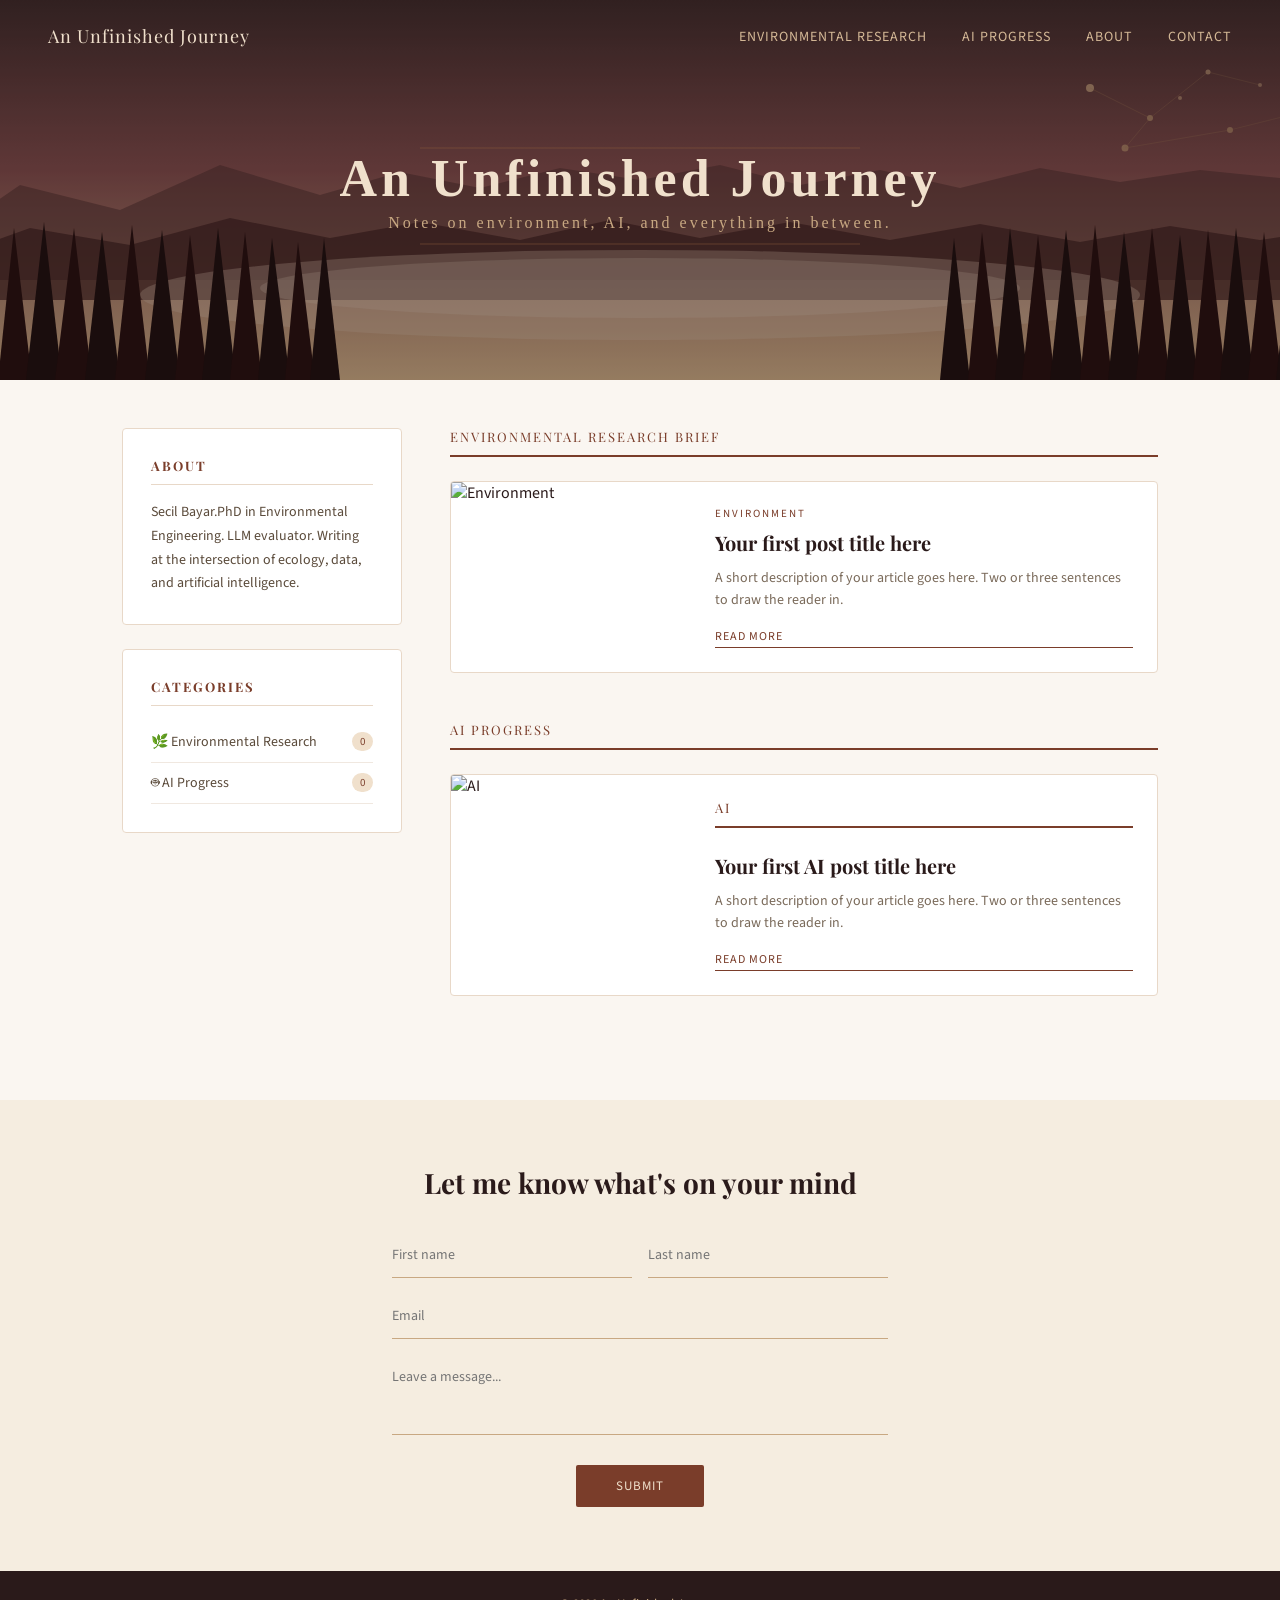
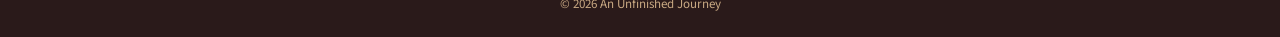
==== index.html @ 99237430 "Update index.html" ====
<!DOCTYPE html>
<html lang="en">
<head>
<meta charset="UTF-8">
<meta name="viewport" content="width=device-width, initial-scale=1.0">
<title>An Unfinished Journey</title>
<link href="https://fonts.googleapis.com/css2?family=Playfair+Display:wght@400;700&family=Source+Sans+3:wght@300;400;600&display=swap" rel="stylesheet">
<style>
* { margin: 0; padding: 0; box-sizing: border-box; }

body {
  font-family: 'Source Sans 3', sans-serif;
  background: #faf6f1;
  color: #2a1a1a;
}

/* NAVBAR */
nav {
  position: absolute;
  top: 0; left: 0; right: 0;
  z-index: 10;
  display: flex;
  justify-content: space-between;
  align-items: center;
  padding: 24px 48px;
}

.nav-logo {
  font-family: 'Playfair Display', serif;
  font-size: 18px;
  color: #f0e0cc;
  letter-spacing: 1px;
}

.nav-links a {
  color: #d4b896;
  text-decoration: none;
  margin-left: 32px;
  font-size: 14px;
  letter-spacing: 1px;
  text-transform: uppercase;
}

.nav-links a:hover { color: #f0e0cc; }

/* HERO */
.hero {
  position: relative;
  width: 100%;
  height: 380px;
  overflow: hidden;
}

.hero svg {
  width: 100%;
  height: 100%;
}

/* MAIN LAYOUT */
.container {
  max-width: 1100px;
  margin: 0 auto;
  padding: 0 32px;
}

.main-layout {
  display: grid;
  grid-template-columns: 280px 1fr;
  gap: 48px;
  padding: 48px 0;
}

/* SIDEBAR */
.sidebar {
  position: sticky;
  top: 32px;
  height: fit-content;
}

.about-box {
  background: #fff;
  border: 1px solid #e8d8c8;
  border-radius: 4px;
  padding: 28px;
  margin-bottom: 24px;
}

.about-box h3 {
  font-family: 'Playfair Display', serif;
  font-size: 13px;
  letter-spacing: 2px;
  text-transform: uppercase;
  color: #7a3d2a;
  margin-bottom: 16px;
  padding-bottom: 10px;
  border-bottom: 1px solid #e8d8c8;
}

.about-box p {
  font-size: 14px;
  line-height: 1.7;
  color: #5a4a3a;
}

.categories-box {
  background: #fff;
  border: 1px solid #e8d8c8;
  border-radius: 4px;
  padding: 28px;
}

.categories-box h3 {
  font-family: 'Playfair Display', serif;
  font-size: 13px;
  letter-spacing: 2px;
  text-transform: uppercase;
  color: #7a3d2a;
  margin-bottom: 16px;
  padding-bottom: 10px;
  border-bottom: 1px solid #e8d8c8;
}

.cat-link {
  display: block;
  padding: 10px 0;
  color: #5a4a3a;
  text-decoration: none;
  font-size: 14px;
  border-bottom: 1px solid #f0e8e0;
}

.cat-link:hover { color: #7a3d2a; }

.cat-link span {
  float: right;
  background: #f0e0cc;
  color: #7a3d2a;
  font-size: 11px;
  padding: 2px 8px;
  border-radius: 10px;
}

/* POSTS */
.section-title {
  font-family: 'Playfair Display', serif;
  font-size: 13px;
  letter-spacing: 2px;
  text-transform: uppercase;
  color: #7a3d2a;
  margin-bottom: 24px;
  padding-bottom: 10px;
  border-bottom: 2px solid #7a3d2a;
}

.post-card {
  display: grid;
  grid-template-columns: 240px 1fr;
  gap: 24px;
  background: #fff;
  border: 1px solid #e8d8c8;
  border-radius: 4px;
  margin-bottom: 24px;
  overflow: hidden;
  transition: box-shadow 0.2s;
}

.post-card:hover {
  box-shadow: 0 4px 20px rgba(122,61,42,0.1);
}

.post-card img {
  width: 100%;
  height: 180px;
  object-fit: cover;
}

.post-card-body {
  padding: 24px 24px 24px 0;
  display: flex;
  flex-direction: column;
  justify-content: center;
}

.post-category {
  font-size: 11px;
  letter-spacing: 2px;
  text-transform: uppercase;
  color: #7a3d2a;
  margin-bottom: 8px;
}

.post-card h2 {
  font-family: 'Playfair Display', serif;
  font-size: 20px;
  font-weight: 700;
  color: #2a1a1a;
  margin-bottom: 10px;
  line-height: 1.4;
}

.post-card p {
  font-size: 14px;
  color: #7a6a5a;
  line-height: 1.6;
  margin-bottom: 16px;
}

.read-more {
  display: inline-block;
  font-size: 12px;
  letter-spacing: 1px;
  text-transform: uppercase;
  color: #7a3d2a;
  text-decoration: none;
  border-bottom: 1px solid #7a3d2a;
  padding-bottom: 2px;
}

/* CONTACT */
.contact-section {
  background: #f5ede0;
  padding: 64px 0;
  margin-top: 32px;
}

.contact-section h2 {
  font-family: 'Playfair Display', serif;
  font-size: 28px;
  text-align: center;
  color: #2a1a1a;
  margin-bottom: 32px;
}

.contact-form {
  max-width: 560px;
  margin: 0 auto;
  padding: 0 32px;
}

.form-row {
  display: grid;
  grid-template-columns: 1fr 1fr;
  gap: 16px;
  margin-bottom: 16px;
}

.contact-form input,
.contact-form textarea {
  width: 100%;
  padding: 12px 0;
  border: none;
  border-bottom: 1px solid #c8a882;
  background: transparent;
  font-family: 'Source Sans 3', sans-serif;
  font-size: 14px;
  color: #2a1a1a;
  outline: none;
}

.contact-form textarea {
  height: 80px;
  resize: none;
  margin-bottom: 24px;
}

.submit-btn {
  display: block;
  margin: 0 auto;
  background: #7a3d2a;
  color: #f0e0cc;
  border: none;
  padding: 12px 40px;
  font-family: 'Source Sans 3', sans-serif;
  font-size: 13px;
  letter-spacing: 1px;
  text-transform: uppercase;
  cursor: pointer;
  border-radius: 2px;
}

.submit-btn:hover { background: #5c2d1a; }

/* FOOTER */
footer {
  background: #2a1a1a;
  color: #c8a882;
  text-align: center;
  padding: 24px;
  font-size: 13px;
}
</style>
</head>
<body>

<!-- HERO -->
<div class="hero">
<nav>
  <div class="nav-logo">An Unfinished Journey</div>
  <div class="nav-links">
    <a href="#environment">Environmental Research</a>
   <a href="#ai">AI Progress</a>
    <a href="#about">About</a>
    <a href="#contact">Contact</a>
  </div>
</nav>
<svg viewBox="0 0 1400 380" xmlns="http://www.w3.org/2000/svg" preserveAspectRatio="xMidYMid slice">
  <defs>
    <linearGradient id="sky" x1="0" y1="0" x2="0" y2="1">
      <stop offset="0%" stop-color="#3a2a2a"/>
      <stop offset="45%" stop-color="#7a4a4a"/>
      <stop offset="100%" stop-color="#c4a882"/>
    </linearGradient>
  </defs>
  <rect width="1400" height="380" fill="url(#sky)"/>
  <polygon points="0,240 80,185 180,210 280,165 380,195 460,172 540,188 620,168 700,180 780,165 860,185 940,170 1020,188 1100,168 1180,182 1260,170 1340,178 1400,172 1400,280 0,280" fill="#4a2e2e" opacity="0.55"/>
  <polygon points="0,260 90,228 190,245 290,218 390,238 480,222 580,240 670,220 760,238 850,222 950,240 1040,224 1140,242 1230,226 1320,240 1400,228 1400,300 0,300" fill="#3a2020" opacity="0.7"/>
  <ellipse cx="700" cy="295" rx="500" ry="45" fill="#c8b4a0" opacity="0.35"/>
  <ellipse cx="700" cy="288" rx="380" ry="30" fill="#d4c4b4" opacity="0.25"/>
  <polygon points="0,380 0,268 22,232 44,380" fill="#1a0f0f"/>
  <polygon points="30,380 44,235 62,380" fill="#1a0f0f"/>
  <polygon points="58,380 74,228 92,380" fill="#220f0f"/>
  <polygon points="86,380 104,222 122,380" fill="#1a0f0f"/>
  <polygon points="115,380 134,228 152,380" fill="#220f0f"/>
  <polygon points="145,380 162,232 180,380" fill="#1a0f0f"/>
  <polygon points="175,380 192,225 210,380" fill="#220f0f"/>
  <polygon points="205,380 222,230 240,380" fill="#1a0f0f"/>
  <polygon points="235,380 250,235 268,380" fill="#220f0f"/>
  <polygon points="262,380 278,228 296,380" fill="#1a0f0f"/>
  <polygon points="290,380 305,232 322,380" fill="#220f0f"/>
  <polygon points="318,380 332,238 350,380" fill="#1a0f0f"/>
  <polygon points="345,380 358,242 375,380" fill="#220f0f"/>
  <polygon points="370,380 384,238 400,380" fill="#1a0f0f"/>
  <polygon points="1000,380 1014,238 1030,380" fill="#1a0f0f"/>
  <polygon points="1028,380 1042,232 1060,380" fill="#220f0f"/>
  <polygon points="1055,380 1070,228 1088,380" fill="#1a0f0f"/>
  <polygon points="1082,380 1098,235 1115,380" fill="#220f0f"/>
  <polygon points="1110,380 1126,230 1144,380" fill="#1a0f0f"/>
  <polygon points="1140,380 1155,225 1172,380" fill="#220f0f"/>
  <polygon points="1168,380 1184,232 1202,380" fill="#1a0f0f"/>
  <polygon points="1196,380 1212,228 1230,380" fill="#220f0f"/>
  <polygon points="1225,380 1240,235 1258,380" fill="#1a0f0f"/>
  <polygon points="1253,380 1268,230 1286,380" fill="#220f0f"/>
  <polygon points="1280,380 1296,228 1314,380" fill="#1a0f0f"/>
  <polygon points="1308,380 1324,232 1342,380" fill="#220f0f"/>
  <polygon points="1336,380 1352,238 1370,380" fill="#1a0f0f"/>
  <polygon points="1362,380 1378,242 1396,380" fill="#220f0f"/>
  <circle cx="1150" cy="88" r="4" fill="#c8a882" opacity="0.7"/>
  <circle cx="1210" cy="118" r="3" fill="#b89870" opacity="0.65"/>
  <circle cx="1268" cy="72" r="2.5" fill="#c8a882" opacity="0.6"/>
  <circle cx="1185" cy="148" r="3.5" fill="#b89870" opacity="0.65"/>
  <circle cx="1240" cy="98" r="2" fill="#c8a882" opacity="0.55"/>
  <circle cx="1290" cy="130" r="3" fill="#b89870" opacity="0.6"/>
  <circle cx="1320" cy="85" r="2" fill="#c8a882" opacity="0.5"/>
  <circle cx="1350" cy="115" r="2.5" fill="#b89870" opacity="0.55"/>
  <line x1="1150" y1="88" x2="1210" y2="118" stroke="#9a7855" stroke-width="0.7" opacity="0.45" fill="none"/>
  <line x1="1210" y1="118" x2="1268" y2="72" stroke="#9a7855" stroke-width="0.7" opacity="0.4" fill="none"/>
  <line x1="1210" y1="118" x2="1185" y2="148" stroke="#9a7855" stroke-width="0.7" opacity="0.45" fill="none"/>
  <line x1="1268" y1="72" x2="1320" y2="85" stroke="#9a7855" stroke-width="0.7" opacity="0.35" fill="none"/>
  <line x1="1185" y1="148" x2="1290" y2="130" stroke="#9a7855" stroke-width="0.7" opacity="0.4" fill="none"/>
  <line x1="1290" y1="130" x2="1350" y2="115" stroke="#9a7855" stroke-width="0.7" opacity="0.35" fill="none"/>
  <rect x="0" y="0" width="1400" height="380" fill="#1a0808" opacity="0.28"/>
  <line x1="480" y1="148" x2="920" y2="148" stroke="#8a5a3a" stroke-width="0.8" opacity="0.65"/>
  <text x="700" y="196" text-anchor="middle" font-family="Georgia, serif" font-size="52" font-weight="700" fill="#f0e0cc" letter-spacing="4">An Unfinished Journey</text>
  <text x="700" y="228" text-anchor="middle" font-family="Georgia, serif" font-size="16" font-weight="400" fill="#c8a882" letter-spacing="3">Notes on environment, AI, and everything in between.</text>
  <line x1="480" y1="244" x2="920" y2="244" stroke="#8a5a3a" stroke-width="0.8" opacity="0.65"/>
</svg>
</div>

<!-- MAIN -->
<div class="container">
<div class="main-layout">

  <!-- SIDEBAR -->
  <aside class="sidebar">
    <div class="about-box" id="about">
      <h3>About</h3>
      <p>Secil Bayar.PhD in Environmental Engineering. LLM evaluator. Writing at the intersection of ecology, data, and artificial intelligence.</p>
    </div>
    <div class="categories-box">
      <h3>Categories</h3>
      <a href="#environment" class="cat-link">🌿 Environmental Research <span>0</span></a>
      <a href="#ai" class="cat-link">🤖 AI Progress <span>0</span></a>
    </div>
  </aside>

  <!-- POSTS -->
  <main>
    <div id="environment">
      <div class="section-title">Environmental Research Brief</div>
      <div class="post-card">
        <img src="https://images.unsplash.com/photo-1501854140801-50d01698950b?w=480&q=80" alt="Environment">
        <div class="post-card-body">
          <div class="post-category">Environment</div>
          <h2>Your first post title here</h2>
          <p>A short description of your article goes here. Two or three sentences to draw the reader in.</p>
          <a href="#" class="read-more">Read More</a>
        </div>
      </div>
    </div>

    <div id="ai" style="margin-top: 48px;">
      <div class="section-title">AI Progress</div>
      <div class="post-card">
        <img src="https://images.unsplash.com/photo-1677442135703-1787eea5ce01?w=480&q=80" alt="AI">
        <div class="post-card-body">
          <div class="section-title">AI</div>
          <h2>Your first AI post title here</h2>
          <p>A short description of your article goes here. Two or three sentences to draw the reader in.</p>
          <a href="#" class="read-more">Read More</a>
        </div>
      </div>
    </div>
  </main>

</div>
</div>

<!-- CONTACT -->
<div class="contact-section" id="contact">
  <div class="container">
    <h2>Let me know what's on your mind</h2>
    <div class="contact-form">
      <div class="form-row">
        <input type="text" placeholder="First name">
        <input type="text" placeholder="Last name">
      </div>
      <input type="email" placeholder="Email" style="width:100%;margin-bottom:16px;">
      <textarea placeholder="Leave a message..."></textarea>
      <button class="submit-btn">Submit</button>
    </div>
  </div>
</div>

<footer>
  © 2026 An Unfinished Journey
</footer>

</body>
</html>
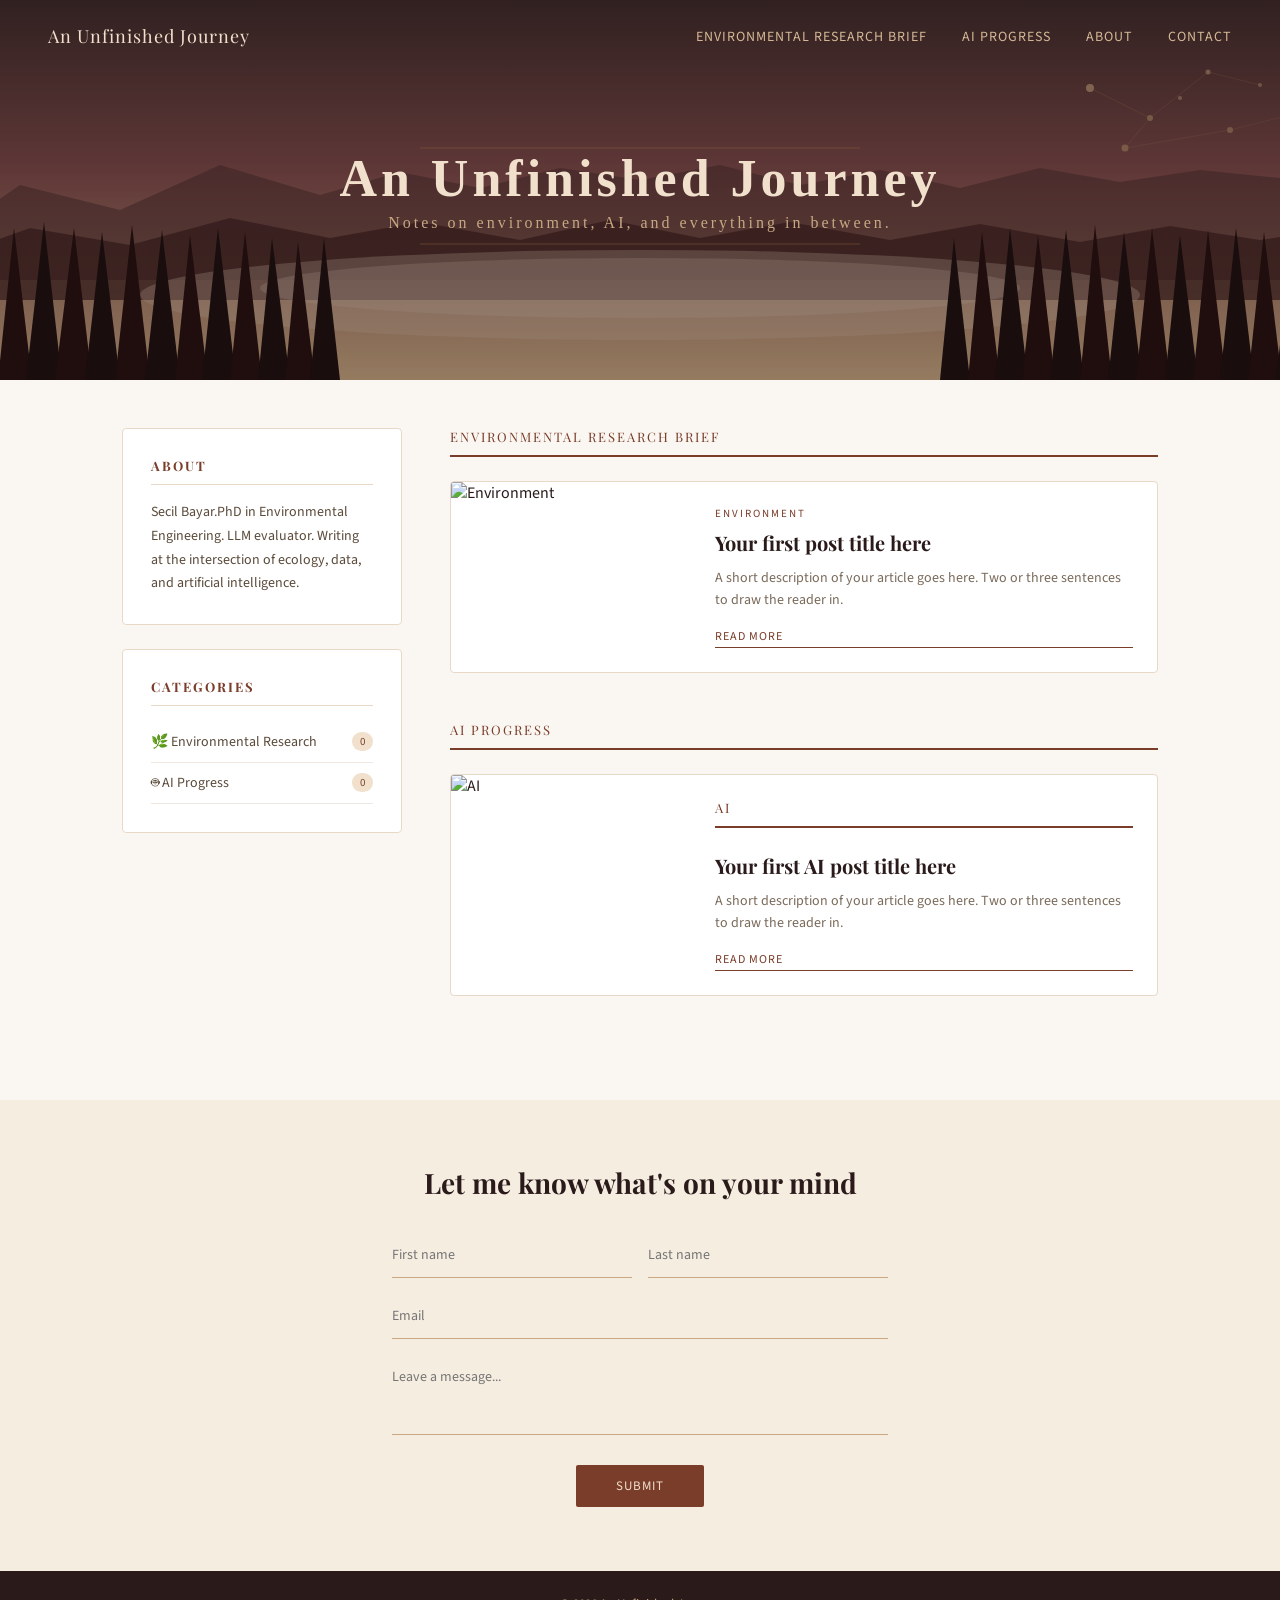
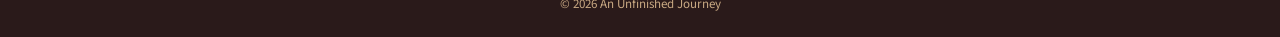
==== commit 44c363d2: "Update index.html" ====
--- a/index.html
+++ b/index.html
@@ -297,7 +297,7 @@
 <nav>
   <div class="nav-logo">An Unfinished Journey</div>
   <div class="nav-links">
-    <a href="#environment">Environmental Research</a>
+    <a href="#environment">Environmental Research Brief</a>
    <a href="#ai">AI Progress</a>
     <a href="#about">About</a>
     <a href="#contact">Contact</a>
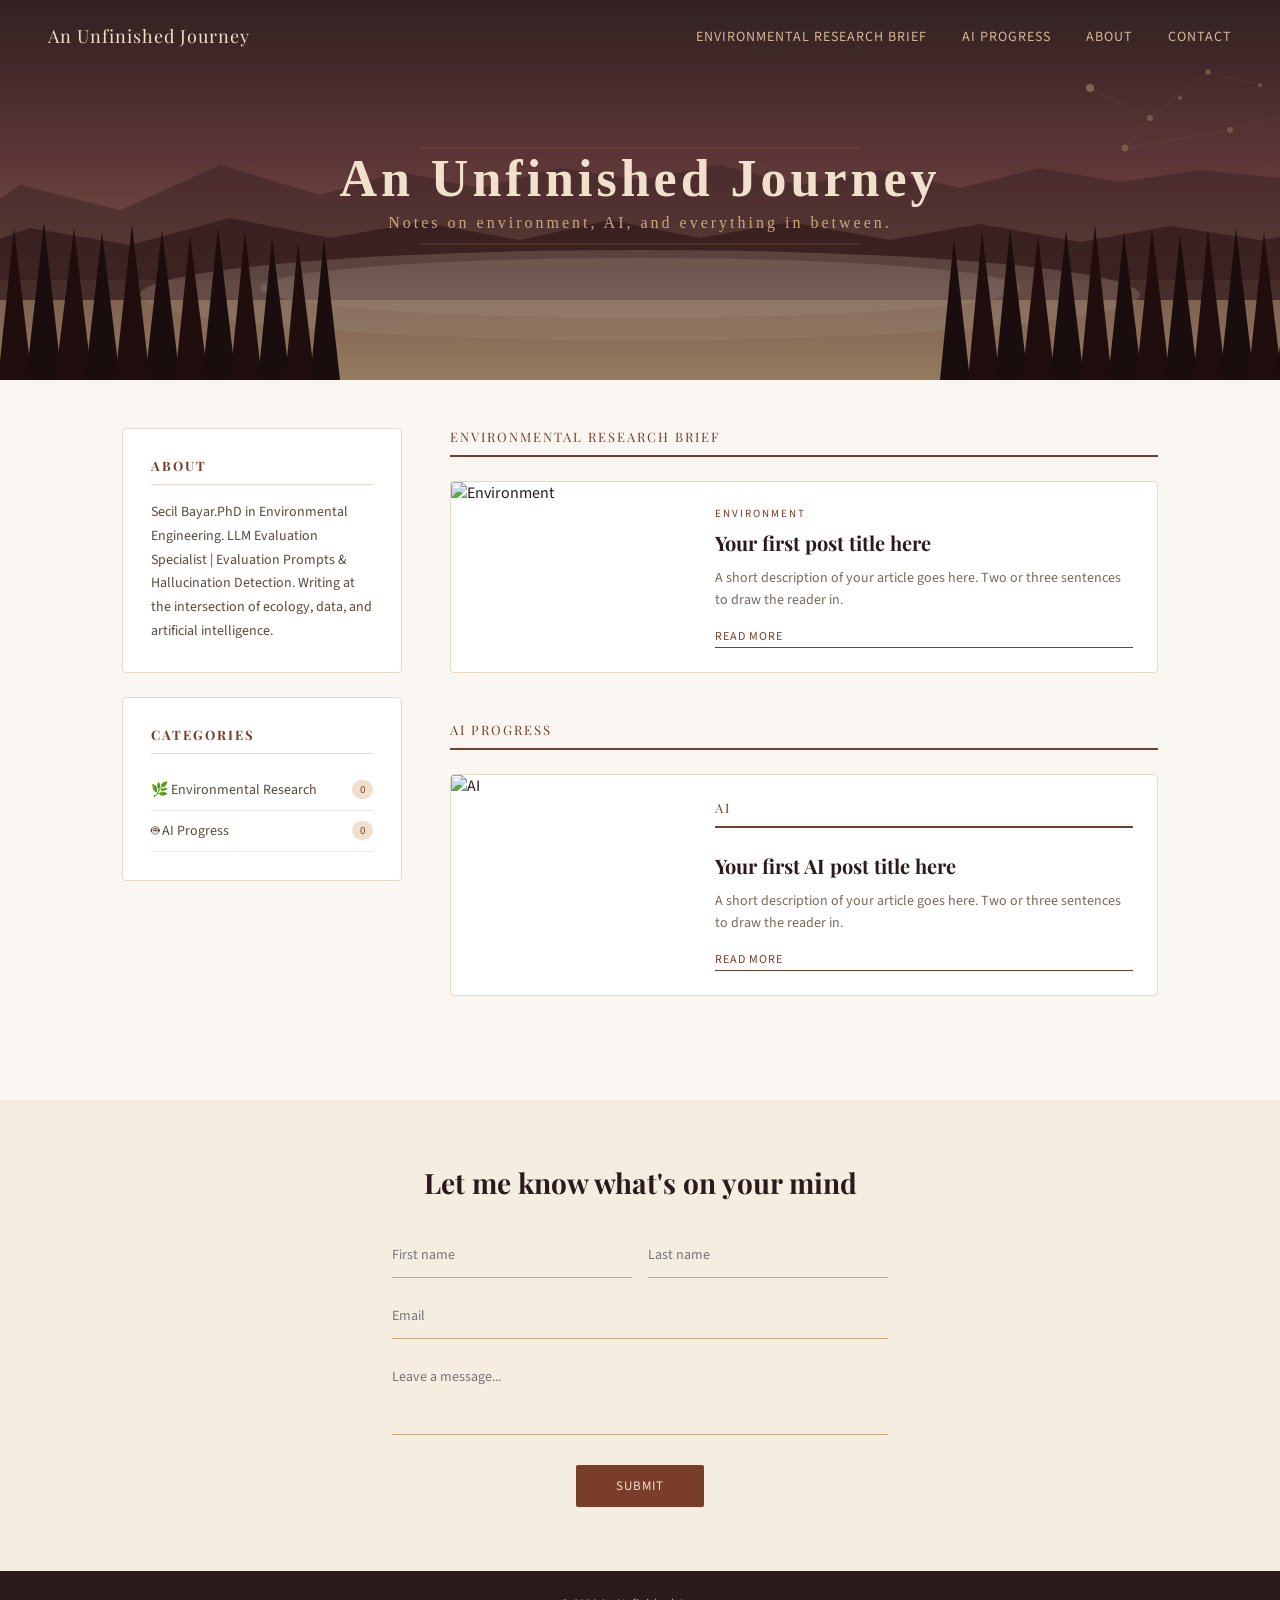
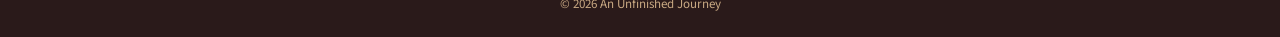
==== commit 2e524f69: "Update index.html" ====
--- a/index.html
+++ b/index.html
@@ -374,7 +374,7 @@
   <aside class="sidebar">
     <div class="about-box" id="about">
       <h3>About</h3>
-      <p>Secil Bayar.PhD in Environmental Engineering. LLM evaluator. Writing at the intersection of ecology, data, and artificial intelligence.</p>
+      <p>Secil Bayar.PhD in Environmental Engineering. LLM Evaluation Specialist | Evaluation Prompts & Hallucination Detection. Writing at the intersection of ecology, data, and artificial intelligence.</p>
     </div>
     <div class="categories-box">
       <h3>Categories</h3>
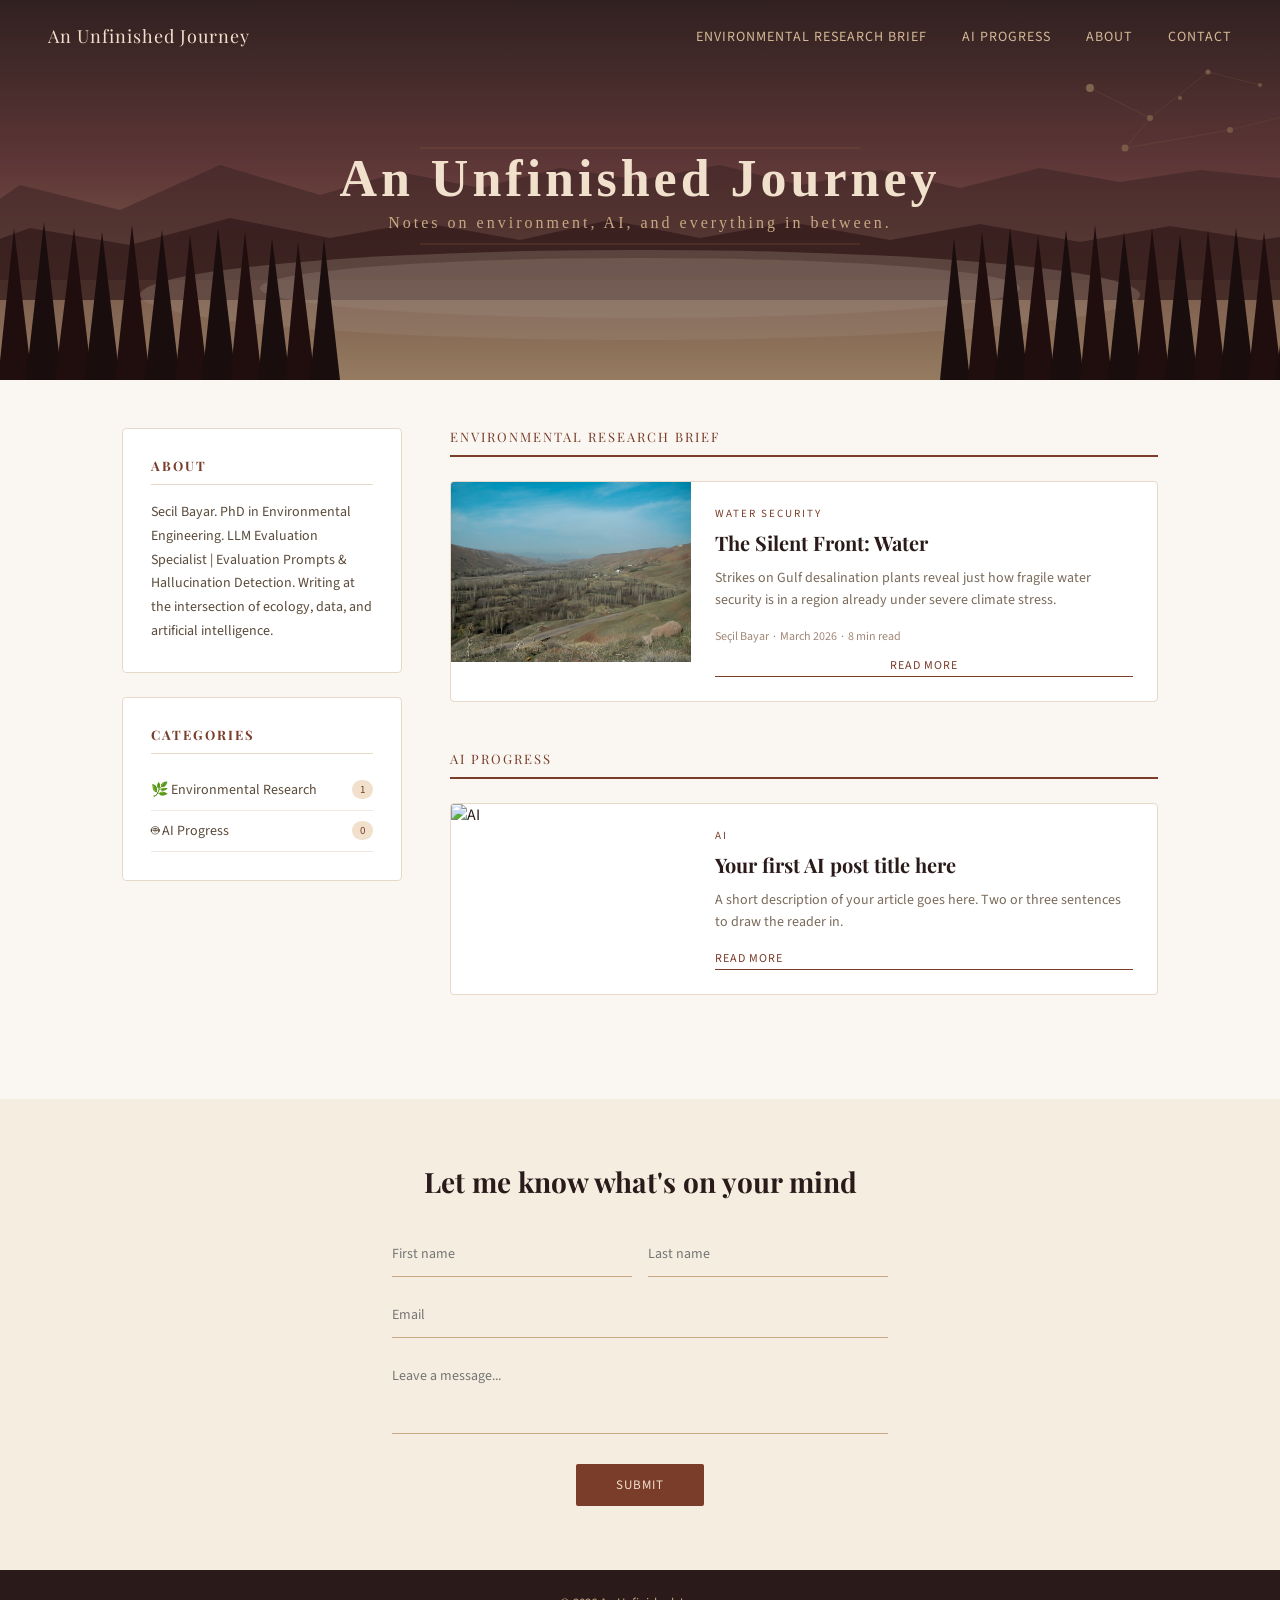
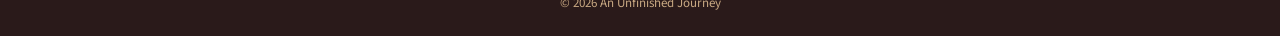
==== commit 545c925d: "Update index.html" ====
--- a/index.html
+++ b/index.html
@@ -14,7 +14,6 @@
   color: #2a1a1a;
 }
 
-/* NAVBAR */
 nav {
   position: absolute;
   top: 0; left: 0; right: 0;
@@ -43,7 +42,6 @@
 
 .nav-links a:hover { color: #f0e0cc; }
 
-/* HERO */
 .hero {
   position: relative;
   width: 100%;
@@ -56,7 +54,6 @@
   height: 100%;
 }
 
-/* MAIN LAYOUT */
 .container {
   max-width: 1100px;
   margin: 0 auto;
@@ -70,7 +67,6 @@
   padding: 48px 0;
 }
 
-/* SIDEBAR */
 .sidebar {
   position: sticky;
   top: 32px;
@@ -140,7 +136,6 @@
   border-radius: 10px;
 }
 
-/* POSTS */
 .section-title {
   font-family: 'Playfair Display', serif;
   font-size: 13px;
@@ -205,6 +200,12 @@
   margin-bottom: 16px;
 }
 
+.post-meta {
+  font-size: 12px;
+  color: #a08878;
+  margin-bottom: 12px;
+}
+
 .read-more {
   display: inline-block;
   font-size: 12px;
@@ -214,6 +215,152 @@
   text-decoration: none;
   border-bottom: 1px solid #7a3d2a;
   padding-bottom: 2px;
+  cursor: pointer;
+  background: none;
+  border-left: none;
+  border-right: none;
+  border-top: none;
+  font-family: 'Source Sans 3', sans-serif;
+}
+
+/* ARTICLE CONTENT */
+.article-full {
+  display: none;
+  padding: 32px;
+  border-top: 1px solid #e8d8c8;
+  grid-column: 1 / -1;
+}
+
+.article-full.open { display: block; }
+
+.article-full h2 {
+  font-family: 'Playfair Display', serif;
+  font-size: 18px;
+  color: #2a1a1a;
+  margin: 28px 0 12px;
+}
+
+.article-full h2:first-child { margin-top: 0; }
+
+.article-full p {
+  font-size: 15px;
+  line-height: 1.85;
+  color: #3a2a2a;
+  margin-bottom: 16px;
+}
+
+.article-full .map-wrap {
+  margin: 24px 0;
+  border-radius: 8px;
+  overflow: hidden;
+  border: 1px solid #e8d8c8;
+}
+
+.article-full .references {
+  background: #faf6f1;
+  border-radius: 6px;
+  padding: 20px 24px;
+  margin-top: 24px;
+}
+
+.article-full .references h3 {
+  font-size: 11px;
+  font-weight: 700;
+  letter-spacing: 2px;
+  text-transform: uppercase;
+  color: #7a3d2a;
+  margin-bottom: 12px;
+}
+
+.article-full .references ol {
+  padding-left: 18px;
+}
+
+.article-full .references li {
+  font-size: 13px;
+  color: #7a6a5a;
+  line-height: 1.7;
+  margin-bottom: 4px;
+}
+
+.article-full .comment-section {
+  margin-top: 32px;
+  padding-top: 28px;
+  border-top: 1px solid #e8d8c8;
+}
+
+.article-full .comment-section h3 {
+  font-family: 'Playfair Display', serif;
+  font-size: 16px;
+  color: #2a1a1a;
+  margin-bottom: 20px;
+}
+
+.comment-form {
+  display: flex;
+  flex-direction: column;
+  gap: 12px;
+  margin-bottom: 28px;
+}
+
+.comment-form input,
+.comment-form textarea {
+  padding: 10px 0;
+  border: none;
+  border-bottom: 1px solid #c8a882;
+  background: transparent;
+  font-family: 'Source Sans 3', sans-serif;
+  font-size: 14px;
+  color: #2a1a1a;
+  outline: none;
+}
+
+.comment-form textarea {
+  height: 80px;
+  resize: vertical;
+}
+
+.comment-submit {
+  align-self: flex-start;
+  background: #7a3d2a;
+  color: #f0e0cc;
+  border: none;
+  padding: 10px 28px;
+  font-family: 'Source Sans 3', sans-serif;
+  font-size: 12px;
+  letter-spacing: 1px;
+  text-transform: uppercase;
+  cursor: pointer;
+  border-radius: 2px;
+}
+
+.comment-submit:hover { background: #5c2d1a; }
+
+.comment-item {
+  background: #fff;
+  border: 1px solid #e8d8c8;
+  border-radius: 4px;
+  padding: 16px 20px;
+  margin-bottom: 12px;
+}
+
+.comment-item-name {
+  font-size: 13px;
+  font-weight: 600;
+  color: #7a3d2a;
+  margin-bottom: 4px;
+}
+
+.comment-item-text {
+  font-size: 14px;
+  color: #3a2a2a;
+  line-height: 1.6;
+}
+
+.comment-item-date {
+  font-size: 11px;
+  color: #a08878;
+  margin-top: 6px;
 }
 
 /* CONTACT */
@@ -280,7 +427,6 @@
 
 .submit-btn:hover { background: #5c2d1a; }
 
-/* FOOTER */
 footer {
   background: #2a1a1a;
   color: #c8a882;
@@ -298,7 +444,7 @@
   <div class="nav-logo">An Unfinished Journey</div>
   <div class="nav-links">
     <a href="#environment">Environmental Research Brief</a>
-   <a href="#ai">AI Progress</a>
+    <a href="#ai">AI Progress</a>
     <a href="#about">About</a>
     <a href="#contact">Contact</a>
   </div>
@@ -374,11 +520,11 @@
   <aside class="sidebar">
     <div class="about-box" id="about">
       <h3>About</h3>
-      <p>Secil Bayar.PhD in Environmental Engineering. LLM Evaluation Specialist | Evaluation Prompts & Hallucination Detection. Writing at the intersection of ecology, data, and artificial intelligence.</p>
+      <p>Secil Bayar. PhD in Environmental Engineering. LLM Evaluation Specialist | Evaluation Prompts & Hallucination Detection. Writing at the intersection of ecology, data, and artificial intelligence.</p>
     </div>
     <div class="categories-box">
       <h3>Categories</h3>
-      <a href="#environment" class="cat-link">🌿 Environmental Research <span>0</span></a>
+      <a href="#environment" class="cat-link">🌿 Environmental Research <span>1</span></a>
       <a href="#ai" class="cat-link">🤖 AI Progress <span>0</span></a>
     </div>
   </aside>
@@ -387,13 +533,124 @@
   <main>
     <div id="environment">
       <div class="section-title">Environmental Research Brief</div>
-      <div class="post-card">
-        <img src="https://images.unsplash.com/photo-1501854140801-50d01698950b?w=480&q=80" alt="Environment">
-        <div class="post-card-body">
-          <div class="post-category">Environment</div>
-          <h2>Your first post title here</h2>
-          <p>A short description of your article goes here. Two or three sentences to draw the reader in.</p>
-          <a href="#" class="read-more">Read More</a>
+      <div class="post-card" style="display:block;">
+        <div style="display:grid; grid-template-columns:240px 1fr; gap:24px;">
+          <img src="water.jpg" alt="Northern Iran valley — water scarcity in the Middle East">
+          <div class="post-card-body">
+            <div class="post-category">Water Security</div>
+            <h2>The Silent Front: Water</h2>
+            <p>Strikes on Gulf desalination plants reveal just how fragile water security is in a region already under severe climate stress.</p>
+            <div class="post-meta">Seçil Bayar &nbsp;·&nbsp; March 2026 &nbsp;·&nbsp; 8 min read</div>
+            <button class="read-more" onclick="toggleArticle()">Read More</button>
+          </div>
+        </div>
+
+        <div class="article-full" id="article-main">
+
+          <h2>The Gulf's Paradox</h2>
+          <p>March 2026. As conflicts escalated across the Middle East, the world's eyes turned to missiles and fighter jets. But on the quieter front of this war, there was a very different target: water.</p>
+          <p>The Gulf region sits on some of the world's most enormous oil and gas reserves — wealth that shapes the global economy. Yet beneath that same surface lies an equally serious absence: fresh water. The world's richest oil nations are, at the same time, among its most water-scarce.</p>
+
+          <h2>Water Scarcity</h2>
+          <p>Annual rainfall across the Gulf averages between 70 and 130 millimeters — and in some areas, it barely rains at all. According to NASA, the Middle East has been experiencing its worst drought in 900 years since 1998. Seven of the world's ten most water-stressed countries are in this region, where annual water withdrawals reach up to eight times the available renewable supply. The UN World Water Development Report 2024 found that 83% of the region's population lives under extremely high water stress. Bahrain, Kuwait, Oman, and Qatar rank among the most critical cases.</p>
+
+          <h2>Desalination: A Vital Solution, a Fragile System</h2>
+          <p>Faced with these conditions, Gulf states have been turning to desalination — converting seawater into drinking water — since 1938. Today, 90% of Kuwait's drinking water, 86% of Oman's, and 70% of Saudi Arabia's comes from these plants. The Gulf alone accounts for roughly 40% of the world's desalinated water, with over 400 facilities operating along its coastline. But the system is deeply fragile: entire cities depend on just a handful of large plants. Most of them run alongside power stations — meaning an attack on the energy grid can knock out water production just as quickly. This vulnerability isn't new. During the 1990–1991 Gulf War, Iraqi forces deliberately destroyed much of Kuwait's desalination capacity. That precedent has come back into sharp focus.</p>
+
+          <h2>Attacks: A Region Under Threat</h2>
+          <p>The March 2026 conflict struck water infrastructure directly. The US launched missiles from the Jufair base in Bahrain, hitting a desalination plant on Iran's Qeshm Island at the entrance to the Strait of Hormuz. According to Iran's Foreign Ministry, the strike disrupted water supply to 30 villages, forcing thousands to turn to unsafe water sources and significantly raising the risk of waterborne illness in the area. Kaveh Madani, Director of the UN University's Institute for Water, Environment and Health, called the attack "a wake-up call for the region."</p>
+          <p>But Qeshm was not the only target. In the same period, Iran was reported to have damaged a desalination plant in Bahrain with a drone. Missile debris landed near a power and water complex in Fujairah, UAE. A strike on Dubai's Jebel Ali port came dangerously close to the city's 43 desalination units, which produce over 600 million cubic meters of water annually. And in Kuwait, debris from an intercepted drone caused a fire at the Doha West Power and Water Station.</p>
+          <p>Analysts point out that none of this is coincidental: water facilities are fixed, coastal, high-value targets — strategically hard to resist. With Iran reportedly capable of producing around 10,000 drones per month, the scale of the threat becomes even clearer.</p>
+          <p>These attacks also raise serious questions under international law. The Geneva Conventions explicitly prohibit attacks on water facilities essential to civilian survival.</p>
+
+          <div class="map-wrap">
+            <svg width="100%" viewBox="0 0 960 700" style="font-family:sans-serif;display:block;">
+              <rect x="3" y="3" width="954" height="694" rx="10" fill="none" stroke="#7a3d2a" stroke-width="1.5"/>
+              <text x="480" y="32" text-anchor="middle" fill="#2a1a1a" font-size="14" font-weight="700">March 2026 — Water Infrastructure Under Attack</text>
+              <text x="480" y="50" text-anchor="middle" fill="#7a6a5a" font-size="11">Five critical sites threatened across the Gulf region</text>
+              <ellipse cx="480" cy="340" rx="205" ry="88" fill="#b8d4e8"/>
+              <ellipse cx="668" cy="306" rx="58" ry="28" fill="#8fb8d4"/>
+              <path d="M215,215 Q288,190 365,198 Q442,205 512,193 Q574,184 632,206 Q679,222 699,260 Q687,281 664,291 Q631,285 598,291 Q564,297 540,308 Q518,318 495,322 Q470,320 445,314 Q419,310 393,307 Q362,304 331,307 Q308,311 285,315 Q263,318 240,310 Q218,297 204,281 Q190,262 215,237Z" fill="#e8f0d8" stroke="#c4bfb0" stroke-width="0.8"/>
+              <path d="M192,358 Q235,344 278,338 Q322,333 366,335 Q410,336 453,335 Q496,333 536,330 Q572,327 603,324 Q634,321 654,327 Q665,344 658,366 Q641,388 606,398 Q562,408 517,412 Q463,415 407,416 Q351,417 298,415 Q252,408 219,397 Q188,385 177,369Z" fill="#f5e6d0" stroke="#c4bfb0" stroke-width="0.8"/>
+              <ellipse cx="326" cy="338" rx="18" ry="12" fill="#f0d8e0" stroke="#c4bfb0" stroke-width="0.8"/>
+              <path d="M180,296 Q194,283 210,287 Q221,295 224,311 Q222,331 211,344 Q200,354 188,356 Q175,351 172,333 Q169,314 180,296Z" fill="#e8ddf5" stroke="#c4bfb0" stroke-width="0.8"/>
+              <path d="M632,206 Q666,210 699,224 Q727,237 748,255 Q764,270 767,290 Q764,310 752,322 Q737,333 716,337 Q694,340 674,335 Q655,330 639,321 Q622,311 610,302 Q599,294 595,288 Q602,281 616,275 Q632,268 645,259 Q660,247 668,233 Q657,217 635,210 Q633,207 632,206Z" fill="#d8eee0" stroke="#c4bfb0" stroke-width="0.8"/>
+              <text x="438" y="244" text-anchor="middle" fill="#6b7a85" font-size="11" font-style="italic">IRAN</text>
+              <text x="422" y="382" text-anchor="middle" fill="#6b7a85" font-size="10" font-style="italic">SAUDI ARABIA</text>
+              <text x="196" y="324" text-anchor="middle" fill="#6b7a85" font-size="9" font-style="italic">KWT</text>
+              <text x="700" y="268" text-anchor="middle" fill="#6b7a85" font-size="9" font-style="italic">UAE</text>
+              <text x="326" y="340" text-anchor="middle" fill="#6b7a85" font-size="8">BHR</text>
+              <text x="554" y="294" text-anchor="middle" fill="#4a6878" font-size="9" font-style="italic">Strait of Hormuz</text>
+              <text x="420" y="318" text-anchor="middle" fill="#4a6878" font-size="9" font-style="italic">The Gulf</text>
+              <line x1="572" y1="268" x2="80" y2="100" stroke="#c0392b" stroke-width="1" stroke-dasharray="5 3"/>
+              <line x1="315" y1="334" x2="80" y2="230" stroke="#c0392b" stroke-width="1" stroke-dasharray="5 3"/>
+              <line x1="695" y1="232" x2="790" y2="110" stroke="#e67e22" stroke-width="1" stroke-dasharray="5 3"/>
+              <line x1="685" y1="318" x2="790" y2="460" stroke="#e67e22" stroke-width="1" stroke-dasharray="5 3"/>
+              <line x1="188" y1="340" x2="80" y2="490" stroke="#e67e22" stroke-width="1" stroke-dasharray="5 3"/>
+              <rect x="20" y="65" width="178" height="44" rx="5" fill="#2a1a1a"/>
+              <text x="30" y="82" fill="white" font-size="11" font-weight="500">Qeshm Island — Iran</text>
+              <text x="30" y="98" fill="#c8a882" font-size="10">US airstrike · 30 villages</text>
+              <rect x="20" y="198" width="178" height="44" rx="5" fill="#2a1a1a"/>
+              <text x="30" y="215" fill="white" font-size="11" font-weight="500">Bahrain Desalination Plant</text>
+              <text x="30" y="231" fill="#c8a882" font-size="10">Iranian drone strike</text>
+              <rect x="762" y="78" width="178" height="44" rx="5" fill="#2a1a1a"/>
+              <text x="772" y="95" fill="white" font-size="11" font-weight="500">Fujairah F1 — UAE</text>
+              <text x="772" y="111" fill="#f0c070" font-size="10">Missile debris nearby</text>
+              <rect x="762" y="430" width="168" height="44" rx="5" fill="#2a1a1a"/>
+              <text x="772" y="447" fill="white" font-size="11" font-weight="500">Jebel Ali — Dubai</text>
+              <text x="772" y="463" fill="#f0c070" font-size="10">Strike dangerously close</text>
+              <rect x="20" y="460" width="178" height="44" rx="5" fill="#2a1a1a"/>
+              <text x="30" y="477" fill="white" font-size="11" font-weight="500">Doha West — Kuwait</text>
+              <text x="30" y="493" fill="#f0c070" font-size="10">Drone debris caused fire</text>
+              <circle cx="580" cy="272" r="9" fill="#c0392b" stroke="white" stroke-width="2"/>
+              <text x="580" y="276" text-anchor="middle" fill="white" font-size="10" font-weight="500">1</text>
+              <circle cx="326" cy="338" r="9" fill="#c0392b" stroke="white" stroke-width="2"/>
+              <text x="326" y="342" text-anchor="middle" fill="white" font-size="10" font-weight="500">2</text>
+              <circle cx="700" cy="226" r="9" fill="#e67e22" stroke="white" stroke-width="2"/>
+              <text x="700" y="230" text-anchor="middle" fill="white" font-size="10" font-weight="500">3</text>
+              <circle cx="690" cy="335" r="9" fill="#e67e22" stroke="white" stroke-width="2"/>
+              <text x="690" y="339" text-anchor="middle" fill="white" font-size="10" font-weight="500">4</text>
+              <circle cx="196" cy="334" r="9" fill="#e67e22" stroke="white" stroke-width="2"/>
+              <text x="196" y="338" text-anchor="middle" fill="white" font-size="10" font-weight="500">5</text>
+              <rect x="380" y="590" width="200" height="64" rx="6" fill="#2a1a1a"/>
+              <circle cx="400" cy="609" r="7" fill="#c0392b" stroke="white" stroke-width="1.5"/>
+              <text x="414" y="613" fill="white" font-size="11">Direct damage</text>
+              <circle cx="400" cy="635" r="7" fill="#e67e22" stroke="white" stroke-width="1.5"/>
+              <text x="414" y="639" fill="white" font-size="11">Near miss</text>
+            </svg>
+          </div>
+
+          <h2>Regional and Global Implications</h2>
+          <p>The impact of these strikes extends well beyond the region. Iran's closure of the Strait of Hormuz disrupted roughly 20% of global oil trade, forcing tankers to reroute around Africa. Since about a third of the world's fertilizer trade also passes through the strait, global food prices have come under significant pressure. Experts warn that the real crisis may still be coming — in the form of acute water shortages over the months ahead. Ed Cullinane of Global Water Intelligence puts it plainly: with ongoing strikes, an economic crisis, and a serious water shortage all converging, it is hard to even imagine how this summer will unfold.</p>
+
+          <div class="references">
+            <h3>References</h3>
+            <ol>
+              <li>UN World Water Development Report, 2024</li>
+              <li>NASA Jet Propulsion Laboratory — Middle East Drought Study, 2022</li>
+              <li>World Resources Institute — Aqueduct Water Risk Atlas, 2023</li>
+              <li>Global Water Intelligence — Gulf Desalination Report</li>
+              <li>Baker Institute / Rice University — GCC Water Security Analysis</li>
+              <li>CSIS — Water and Conflict in the Middle East</li>
+              <li>Pacific Institute — Water Conflict Chronology, 2023</li>
+              <li>UN University Institute for Water, Environment and Health — Kaveh Madani, 2026</li>
+              <li>Sembcorp Industries — Fujairah F1 Statement, March 2026</li>
+              <li>Geneva Conventions Additional Protocol I, Article 54 — ICRC</li>
+              <li>ScienceDirect — Desalination and Climate Change, 2025</li>
+              <li>Peter Gleick — Water as a Weapon of War, Springer, 2019</li>
+            </ol>
+          </div>
+
+          <div class="comment-section">
+            <h3>Comments</h3>
+            <div class="comment-form">
+              <input type="text" id="comment-name" placeholder="Your name">
+              <textarea id="comment-text" placeholder="Write your comment..."></textarea>
+              <button class="comment-submit" onclick="submitComment()">Submit</button>
+            </div>
+            <div id="comments-list"></div>
+          </div>
+
         </div>
       </div>
     </div>
@@ -403,7 +660,7 @@
       <div class="post-card">
         <img src="https://images.unsplash.com/photo-1677442135703-1787eea5ce01?w=480&q=80" alt="AI">
         <div class="post-card-body">
-          <div class="section-title">AI</div>
+          <div class="post-category">AI</div>
           <h2>Your first AI post title here</h2>
           <p>A short description of your article goes here. Two or three sentences to draw the reader in.</p>
           <a href="#" class="read-more">Read More</a>
@@ -435,5 +692,29 @@
   © 2026 An Unfinished Journey
 </footer>
 
+<script>
+function toggleArticle() {
+  var content = document.getElementById('article-main');
+  var btn = document.querySelector('.read-more');
+  var open = content.classList.toggle('open');
+  btn.textContent = open ? 'Close ↑' : 'Read More';
+}
+
+function submitComment() {
+  var name = document.getElementById('comment-name').value.trim();
+  var text = document.getElementById('comment-text').value.trim();
+  if (!name || !text) return;
+  var list = document.getElementById('comments-list');
+  var now = new Date();
+  var dateStr = now.toLocaleDateString('en-US', {year:'numeric', month:'long', day:'numeric'});
+  var item = document.createElement('div');
+  item.className = 'comment-item';
+  item.innerHTML = '<div class="comment-item-name">'+name+'</div><div class="comment-item-text">'+text+'</div><div class="comment-item-date">'+dateStr+'</div>';
+  list.appendChild(item);
+  document.getElementById('comment-name').value = '';
+  document.getElementById('comment-text').value = '';
+}
+</script>
+
 </body>
 </html>
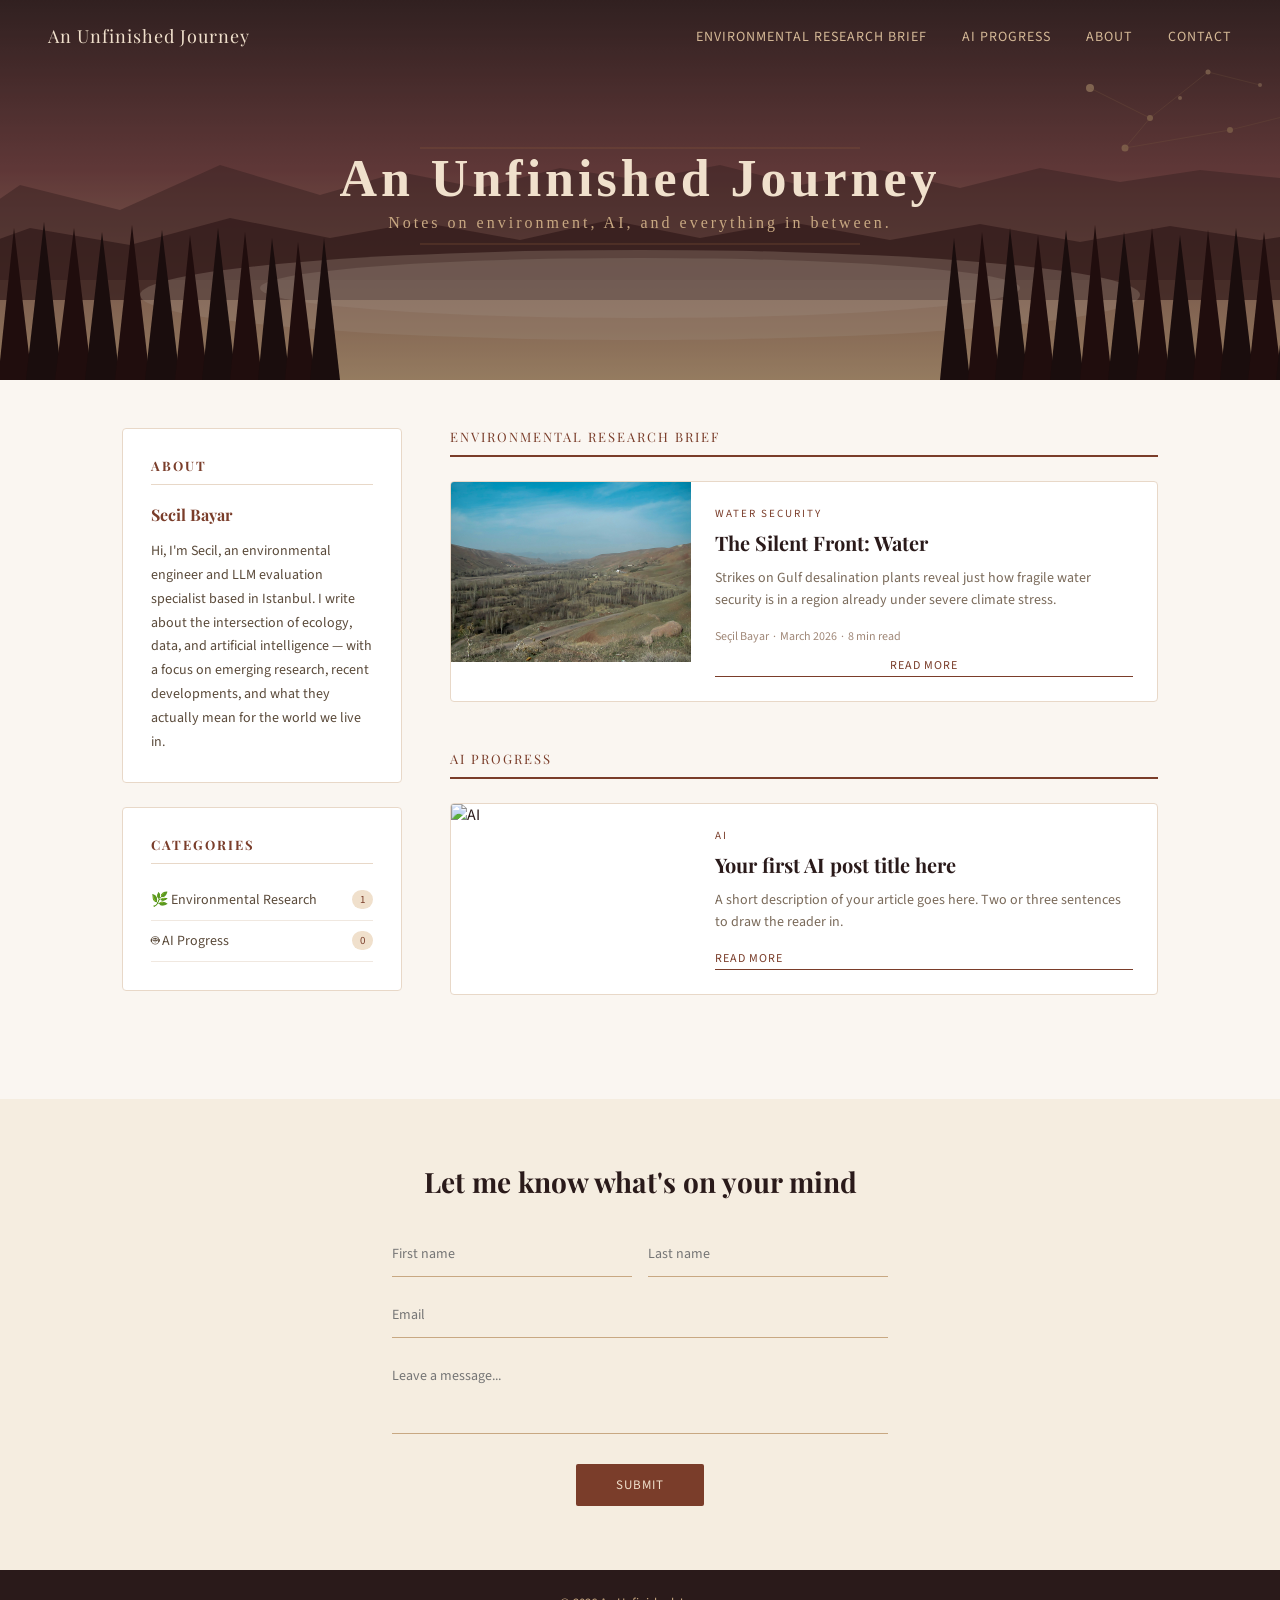
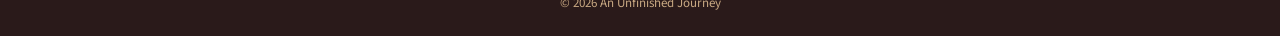
==== commit dea88290: "Update index.html" ====
--- a/index.html
+++ b/index.html
@@ -520,7 +520,8 @@
   <aside class="sidebar">
     <div class="about-box" id="about">
       <h3>About</h3>
-      <p>Secil Bayar. PhD in Environmental Engineering. LLM Evaluation Specialist | Evaluation Prompts & Hallucination Detection. Writing at the intersection of ecology, data, and artificial intelligence.</p>
+      <p style="font-family:'Playfair Display',serif; font-size:16px; font-weight:700; color:#7a3d2a; margin-bottom:12px;">Secil Bayar</p>
+      <p>Hi, I'm Secil, an environmental engineer and LLM evaluation specialist based in Istanbul. I write about the intersection of ecology, data, and artificial intelligence — with a focus on emerging research, recent developments, and what they actually mean for the world we live in.</p>
     </div>
     <div class="categories-box">
       <h3>Categories</h3>
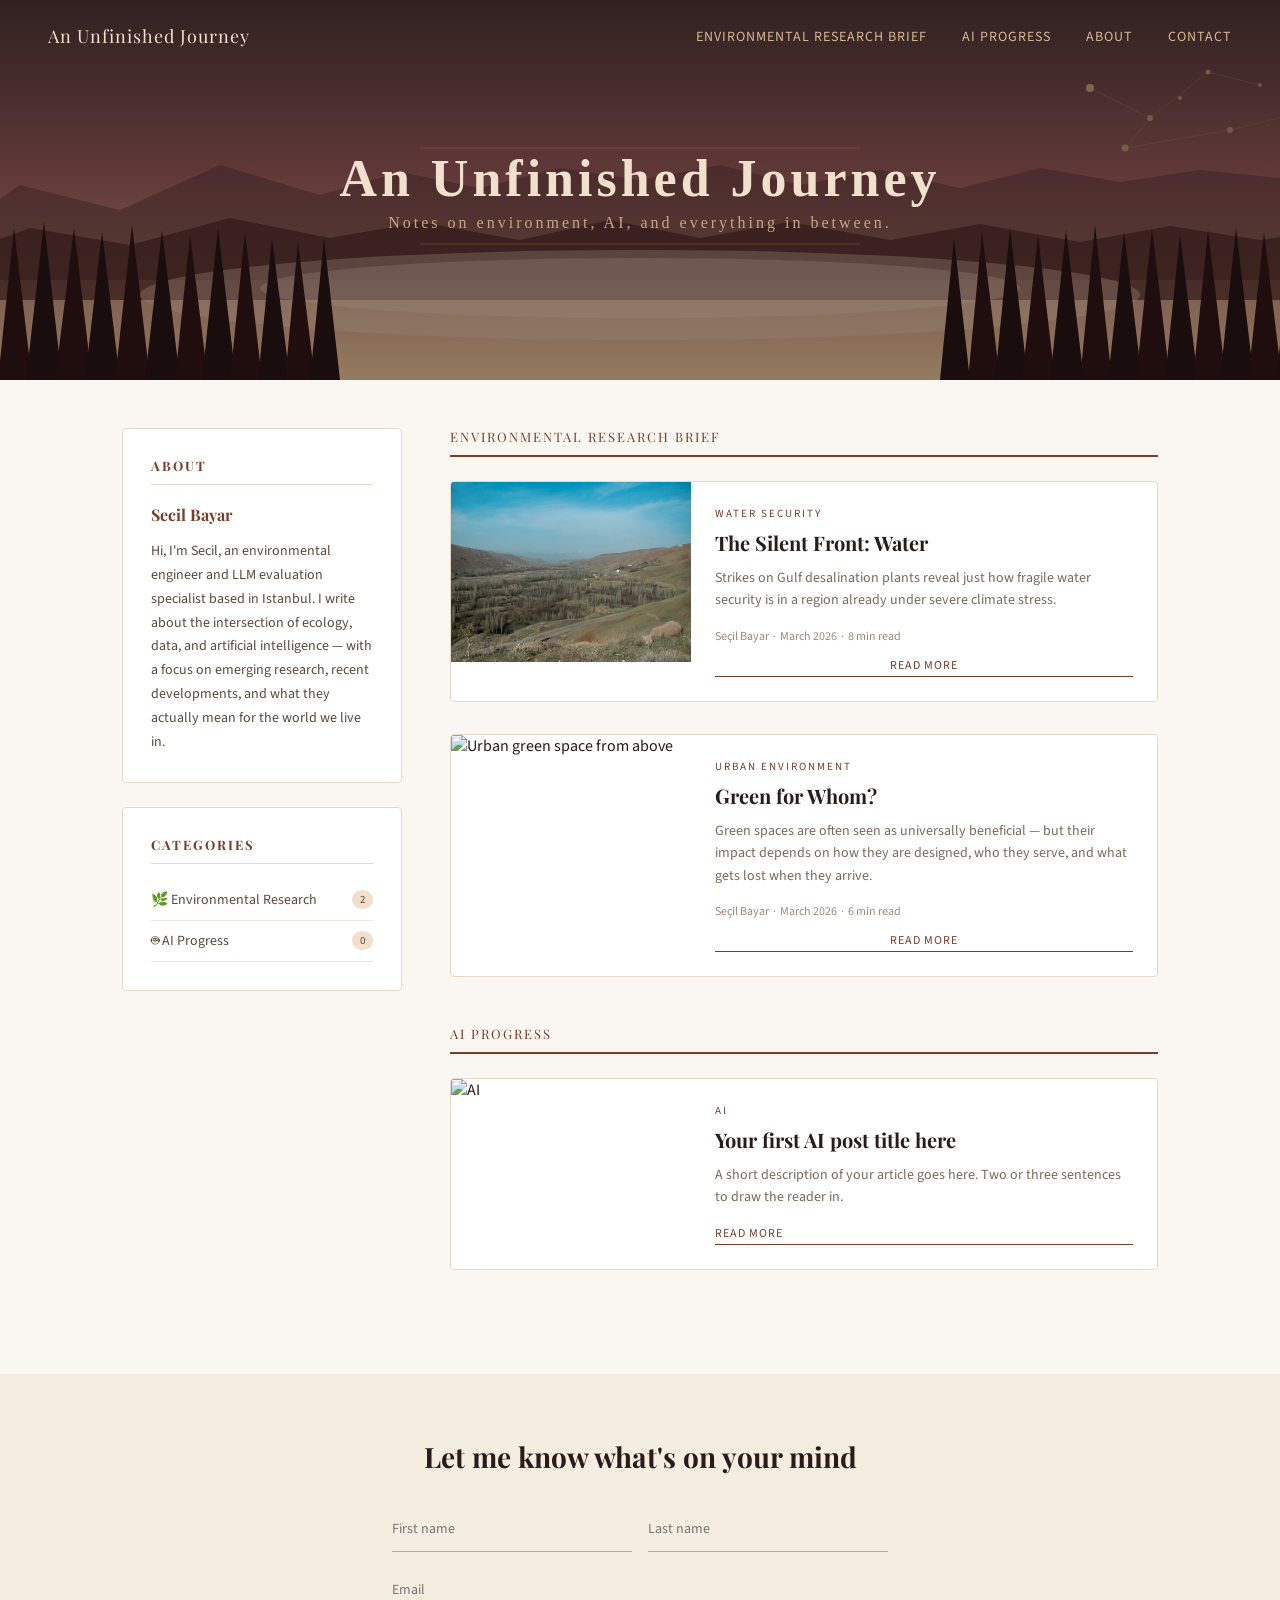
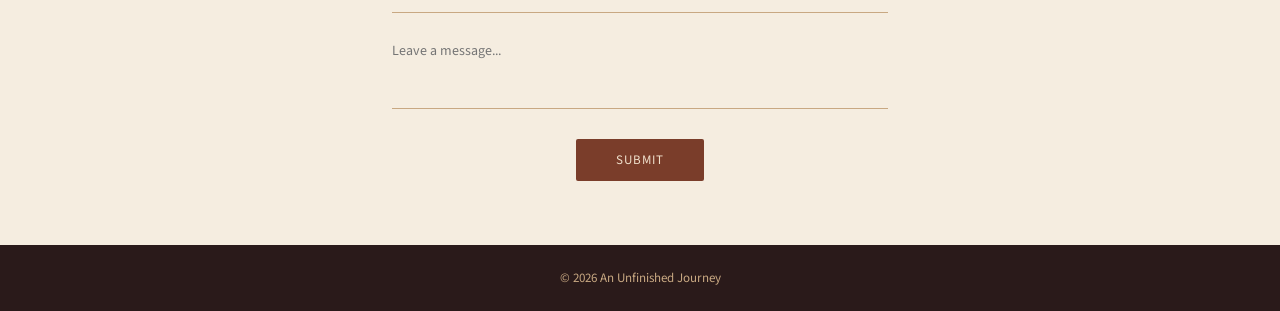
==== commit d3009795: "Update index.html" ====
--- a/index.html
+++ b/index.html
@@ -525,7 +525,7 @@
     </div>
     <div class="categories-box">
       <h3>Categories</h3>
-      <a href="#environment" class="cat-link">🌿 Environmental Research <span>1</span></a>
+      <a href="#environment" class="cat-link">🌿 Environmental Research <span>2</span></a>
       <a href="#ai" class="cat-link">🤖 AI Progress <span>0</span></a>
     </div>
   </aside>
@@ -656,6 +656,59 @@
       </div>
     </div>
 
+    <div style="margin-top: 32px;">
+      <div class="post-card" style="display:block;">
+        <div style="display:grid; grid-template-columns:240px 1fr; gap:24px;">
+          <img src="urban.jpg" alt="Urban green space from above">
+          <div class="post-card-body">
+            <div class="post-category">Urban Environment</div>
+            <h2>Green for Whom?</h2>
+            <p>Green spaces are often seen as universally beneficial — but their impact depends on how they are designed, who they serve, and what gets lost when they arrive.</p>
+            <div class="post-meta">Seçil Bayar &nbsp;·&nbsp; March 2026 &nbsp;·&nbsp; 6 min read</div>
+            <button class="read-more" onclick="toggleArticle2()">Read More</button>
+          </div>
+        </div>
+
+        <div class="article-full" id="article-green">
+          <p>When a new park opens in a city, it is almost always seen as a positive development. More trees, more space, cleaner air — it sounds like something no one would argue against. And in most planning discussions, green spaces are treated exactly this way: as simple, universally beneficial interventions.</p>
+          <p>But the reality is more complicated.</p>
+          <p>Research consistently shows that being in natural environments improves individual well-being. People feel less stressed, mentally more refreshed, and generally better after spending time in green spaces. These effects are well established. What is less clear — and often taken for granted — is whether these individual benefits translate into stronger communities.</p>
+          <p>They don't. At least, not automatically.</p>
+          <p>Just because a park exists nearby does not mean people will trust each other more, feel a stronger sense of belonging, or build meaningful social connections. These outcomes depend on other factors: how the space is designed, whether it feels safe, who uses it, and whether people actually want to spend time there. In many cases, what matters is not how large a green space is, but how it is experienced. A small, well-maintained, thoughtfully designed space can offer more than a large but neglected one.</p>
+          <p>From an environmental engineering perspective, this distinction feels familiar. It is not enough for something to exist as infrastructure; it has to function properly within a system. Water, for example, is not useful simply because it is present somewhere. It needs to be accessible, evenly distributed, and continuously maintained. Green spaces operate in a similar way. Their physical presence does not guarantee their social function.</p>
+          <p>And in some cases, the effects go in the opposite direction.</p>
+          <p>One of the more uncomfortable findings in recent studies is the phenomenon of green gentrification. When new parks or green investments make an area more attractive, housing prices tend to rise. Over time, this can lead to the displacement of long-term residents, particularly lower-income communities. The process is often gradual and difficult to trace directly, but the outcome is clear: the people who were supposed to benefit from these improvements may no longer be there to experience them.</p>
+          <p>What is lost in this process is not just physical proximity to green space, but something less visible — social ties, familiarity, and a sense of belonging built over years. These losses rarely show up in data, but they shape how communities function.</p>
+          <p>None of this means that green spaces are not valuable. They clearly are. But their benefits are not automatic, and they are not equally distributed. Whether a green space supports well-being and social cohesion depends on decisions made long before it is built — decisions about design, accessibility, maintenance, and who is included in the planning process.</p>
+          <p>Treating green spaces as neutral or universally positive overlooks these dynamics. They are not just environmental features; they are part of a broader social and political system.</p>
+          <p>So the question is no longer whether cities need more green space. That part is obvious.</p>
+          <p>The more important question is who that green space is actually for.</p>
+
+          <div class="references">
+            <h3>References</h3>
+            <ol>
+              <li>Jennings et al. (2024). Urban Forestry & Urban Greening, 85, 127977.</li>
+              <li>Qi et al. (2024). Landscape and Urban Planning, 242, 104905.</li>
+              <li>Quinton et al. (2022). Landscape and Urban Planning, 223, 104415.</li>
+              <li>Jelks et al. (2021). Int. J. Environmental Research and Public Health, 18(17).</li>
+              <li>Ünal et al. (2022). Journal of Environmental Psychology, 80, 101753.</li>
+              <li>Reese et al. (2022). Environment and Behavior, 54(10).</li>
+            </ol>
+          </div>
+
+          <div class="comment-section">
+            <h3>Comments</h3>
+            <div class="comment-form">
+              <input type="text" id="comment-name-2" placeholder="Your name">
+              <textarea id="comment-text-2" placeholder="Write your comment..."></textarea>
+              <button class="comment-submit" onclick="submitComment2()">Submit</button>
+            </div>
+            <div id="comments-list-2"></div>
+          </div>
+        </div>
+      </div>
+    </div>
+
     <div id="ai" style="margin-top: 48px;">
       <div class="section-title">AI Progress</div>
       <div class="post-card">
@@ -701,6 +754,28 @@
   btn.textContent = open ? 'Close ↑' : 'Read More';
 }
 
+function toggleArticle2() {
+  var content = document.getElementById('article-green');
+  var btns = document.querySelectorAll('.read-more');
+  var open = content.classList.toggle('open');
+  btns[1].textContent = open ? 'Close ↑' : 'Read More';
+}
+
+function submitComment2() {
+  var name = document.getElementById('comment-name-2').value.trim();
+  var text = document.getElementById('comment-text-2').value.trim();
+  if (!name || !text) return;
+  var list = document.getElementById('comments-list-2');
+  var now = new Date();
+  var dateStr = now.toLocaleDateString('en-US', {year:'numeric', month:'long', day:'numeric'});
+  var item = document.createElement('div');
+  item.className = 'comment-item';
+  item.innerHTML = '<div class="comment-item-name">'+name+'</div><div class="comment-item-text">'+text+'</div><div class="comment-item-date">'+dateStr+'</div>';
+  list.appendChild(item);
+  document.getElementById('comment-name-2').value = '';
+  document.getElementById('comment-text-2').value = '';
+}
+
 function submitComment() {
   var name = document.getElementById('comment-name').value.trim();
   var text = document.getElementById('comment-text').value.trim();
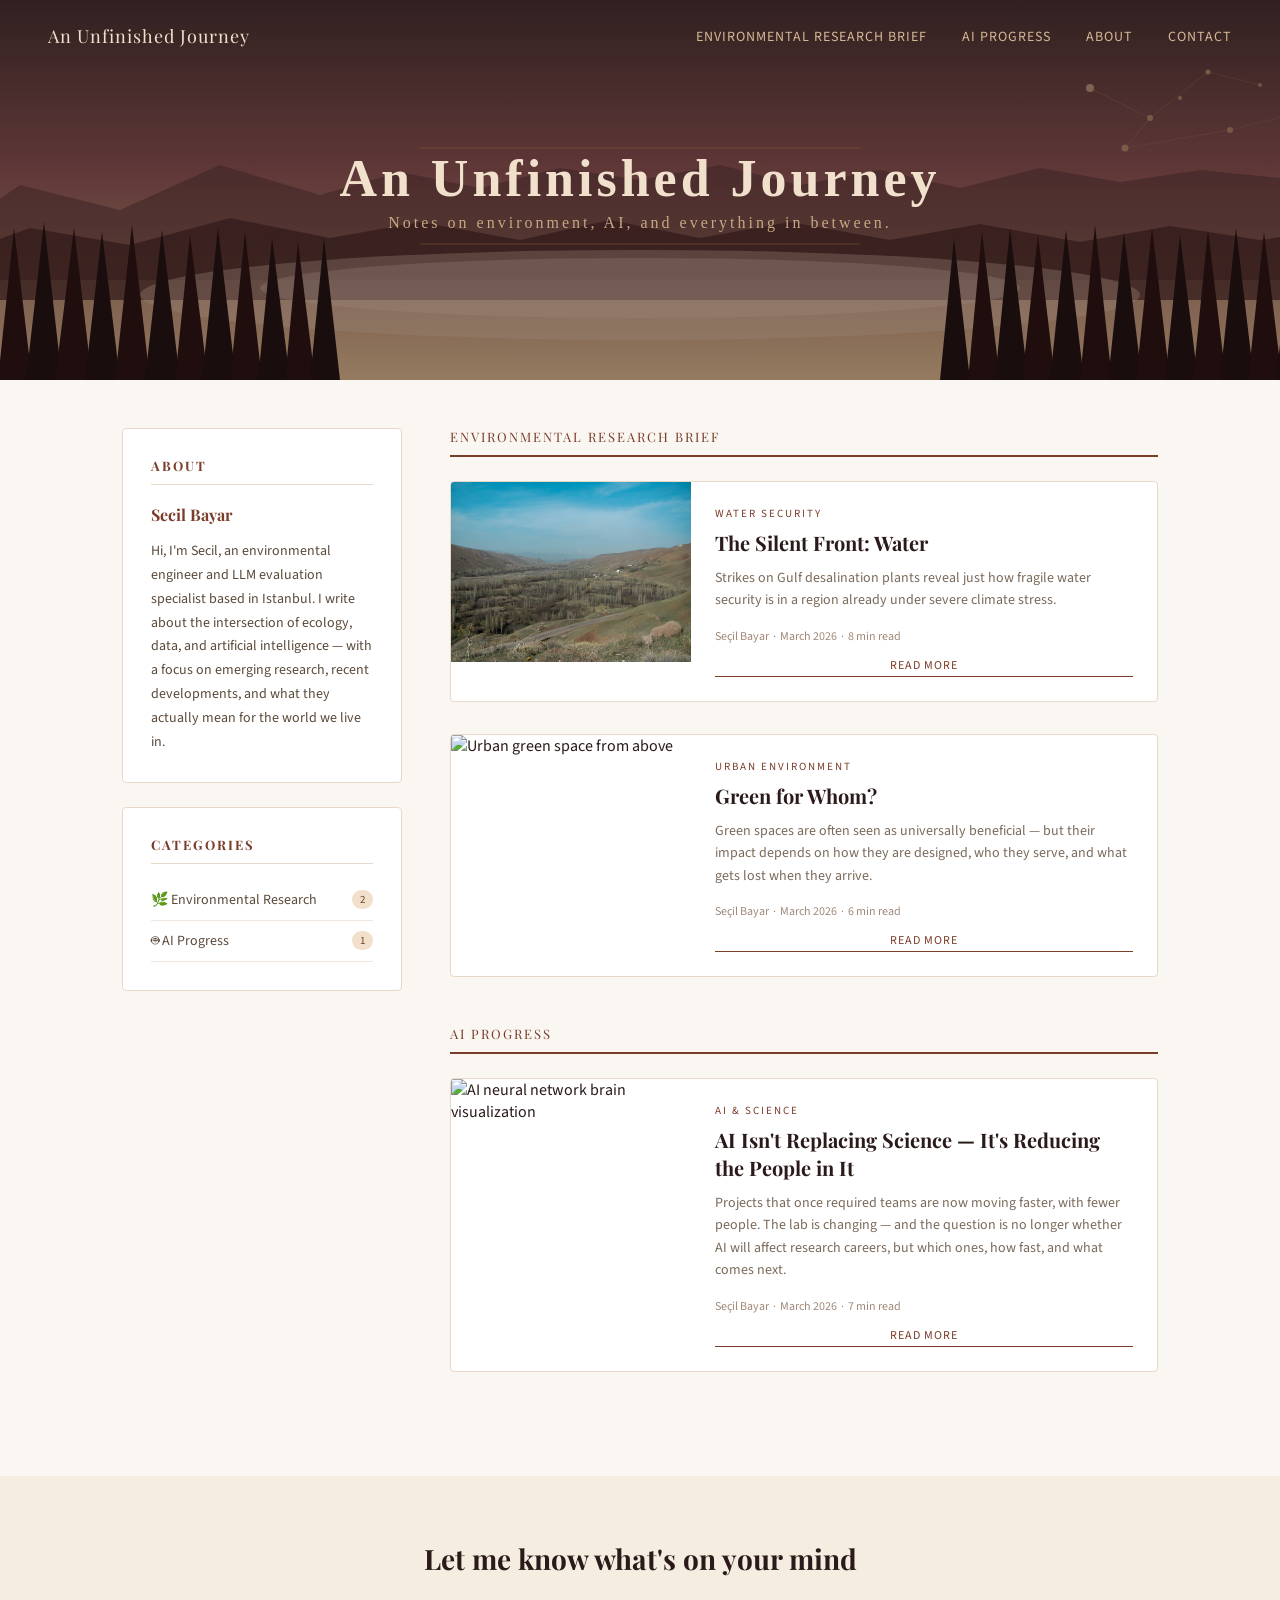
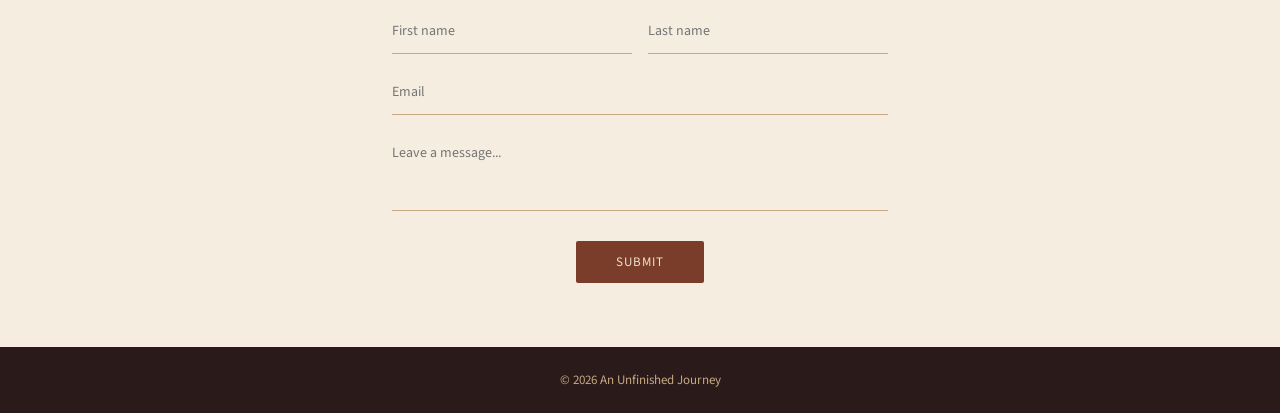
==== commit 9733483e: "Update index.html" ====
--- a/index.html
+++ b/index.html
@@ -526,7 +526,7 @@
     <div class="categories-box">
       <h3>Categories</h3>
       <a href="#environment" class="cat-link">🌿 Environmental Research <span>2</span></a>
-      <a href="#ai" class="cat-link">🤖 AI Progress <span>0</span></a>
+      <a href="#ai" class="cat-link">🤖 AI Progress <span>1</span></a>
     </div>
   </aside>
 
@@ -711,13 +711,72 @@
 
     <div id="ai" style="margin-top: 48px;">
       <div class="section-title">AI Progress</div>
-      <div class="post-card">
-        <img src="https://images.unsplash.com/photo-1677442135703-1787eea5ce01?w=480&q=80" alt="AI">
-        <div class="post-card-body">
-          <div class="post-category">AI</div>
-          <h2>Your first AI post title here</h2>
-          <p>A short description of your article goes here. Two or three sentences to draw the reader in.</p>
-          <a href="#" class="read-more">Read More</a>
+      <div class="post-card" style="display:block;">
+        <div style="display:grid; grid-template-columns:240px 1fr; gap:24px;">
+          <img src="AI_progress1.jpg" alt="AI neural network brain visualization">
+          <div class="post-card-body">
+            <div class="post-category">AI & Science</div>
+            <h2>AI Isn't Replacing Science — It's Reducing the People in It</h2>
+            <p>Projects that once required teams are now moving faster, with fewer people. The lab is changing — and the question is no longer whether AI will affect research careers, but which ones, how fast, and what comes next.</p>
+            <div class="post-meta">Seçil Bayar &nbsp;·&nbsp; March 2026 &nbsp;·&nbsp; 7 min read</div>
+            <button class="read-more" onclick="toggleArticle3()">Read More</button>
+          </div>
+        </div>
+
+        <div class="article-full" id="article-ai">
+
+          <p>At some point, I realized something: projects that once required teams were now moving faster, with fewer people. Work that used to depend on groups was turning into processes. Eventually, a question became unavoidable:</p>
+          <p><em>Where do I stand in this?</em></p>
+
+          <h2>The Myth of Safety</h2>
+          <p>For a long time, there was a common belief: AI handles repetitive work, but science is different. It analyzes, interprets, discovers. Researchers would always be needed.</p>
+          <p>Then came AlphaFold.</p>
+          <p>Predicting protein structures had been one of biology's hardest problems. It required years of lab work, expensive equipment, and specialized teams. AlphaFold reduced that process to hours — and produced results at a scale no human team could match.</p>
+          <p>It was a breakthrough. And at the same time, a quiet reduction of roles.</p>
+          <p>Crystallography workloads dropped. Parts of bioinformatics became automated. Computational modeling teams began to shrink — not disappearing, but consolidating. From the outside, it didn't look like disruption. It wasn't a headline.</p>
+          <p>But the reality was simple: fewer people were needed to do the same work.</p>
+          <p>And this isn't limited to biology. Environmental modeling, climate analysis, molecular simulations, materials science — anywhere work is driven by large datasets and pattern recognition, AI is already embedded in the system.</p>
+
+          <h2>Where the Pressure Is Highest</h2>
+          <p>Not all roles are affected equally.</p>
+          <p>Data analysts are among the most visibly impacted. Data cleaning, structuring, processing — once daily tasks — can now be done in minutes. Computational modelers face similar pressure. Simulations that once required deep expertise are increasingly handled with AI-assisted tools. Literature reviewers are also affected — systematic reviews that used to take months are now significantly faster.</p>
+          <p>The common thread is clear: if a role is repetitive, pattern-based, and data-intensive — AI is already inside it.</p>
+          <p>This doesn't mean these roles will disappear. It means fewer people will be needed to do them.</p>
+
+          <h2>Less Exposed — For Now</h2>
+          <p>Some roles are more resistant, at least for now. Field researchers. Experimental scientists. Roles that require direct interaction with complex physical environments. AI still struggles with the physical world, uncertainty, and human interaction.</p>
+          <p>But "for now" matters.</p>
+
+          <h2>From the Inside</h2>
+          <p>I'm not observing this from the outside. I'm inside it.</p>
+          <p>I've been working in LLM evaluation — analyzing outputs, identifying errors, assessing quality. For a while, the work felt stable. Then something shifted. Parts of the evaluation process started becoming automated. Tasks I used to do manually were now handled by other models.</p>
+          <p>This wasn't surprising. The speed was.</p>
+          <p>At that point, the real question wasn't whether AI would affect my work. It was how I would position myself within that change.</p>
+          <p>I started moving toward areas like RAG systems, agent architectures, and fine-tuning. Not because they are "safe," but because they sit closer to where decisions are made — not just where outputs are evaluated.</p>
+          <p>In AI, there is no safe place. There is only positioning.</p>
+
+          <h2>What Actually Matters</h2>
+          <p>"Learn AI and you'll be fine" is too simplistic.</p>
+          <p>The real question is this: which part of your work is pattern recognition, and which part is judgment?</p>
+          <p>AI is extremely good at replicating patterns. Judgment is still harder to replace.</p>
+          <p>Domain expertise still matters — but not on its own. It needs to be combined with technical understanding and critical thinking. For those who can build that combination, the field isn't shrinking.</p>
+          <p>It's transforming.</p>
+
+          <h2>The Real Shift</h2>
+          <p>The lab is changing. Not because science is disappearing — but because fewer people are needed to do the same work.</p>
+          <p>The question is no longer whether AI will affect science.</p>
+          <p><em>It's where you will stand when it does.</em></p>
+
+          <div class="comment-section">
+            <h3>Comments</h3>
+            <div class="comment-form">
+              <input type="text" id="comment-name-3" placeholder="Your name">
+              <textarea id="comment-text-3" placeholder="Write your comment..."></textarea>
+              <button class="comment-submit" onclick="submitComment3()">Submit</button>
+            </div>
+            <div id="comments-list-3"></div>
+          </div>
+
         </div>
       </div>
     </div>
@@ -776,6 +835,28 @@
   document.getElementById('comment-text-2').value = '';
 }
 
+function toggleArticle3() {
+  var content = document.getElementById('article-ai');
+  var btns = document.querySelectorAll('.read-more');
+  var open = content.classList.toggle('open');
+  btns[2].textContent = open ? 'Close ↑' : 'Read More';
+}
+
+function submitComment3() {
+  var name = document.getElementById('comment-name-3').value.trim();
+  var text = document.getElementById('comment-text-3').value.trim();
+  if (!name || !text) return;
+  var list = document.getElementById('comments-list-3');
+  var now = new Date();
+  var dateStr = now.toLocaleDateString('en-US', {year:'numeric', month:'long', day:'numeric'});
+  var item = document.createElement('div');
+  item.className = 'comment-item';
+  item.innerHTML = '<div class="comment-item-name">'+name+'</div><div class="comment-item-text">'+text+'</div><div class="comment-item-date">'+dateStr+'</div>';
+  list.appendChild(item);
+  document.getElementById('comment-name-3').value = '';
+  document.getElementById('comment-text-3').value = '';
+}
+
 function submitComment() {
   var name = document.getElementById('comment-name').value.trim();
   var text = document.getElementById('comment-text').value.trim();
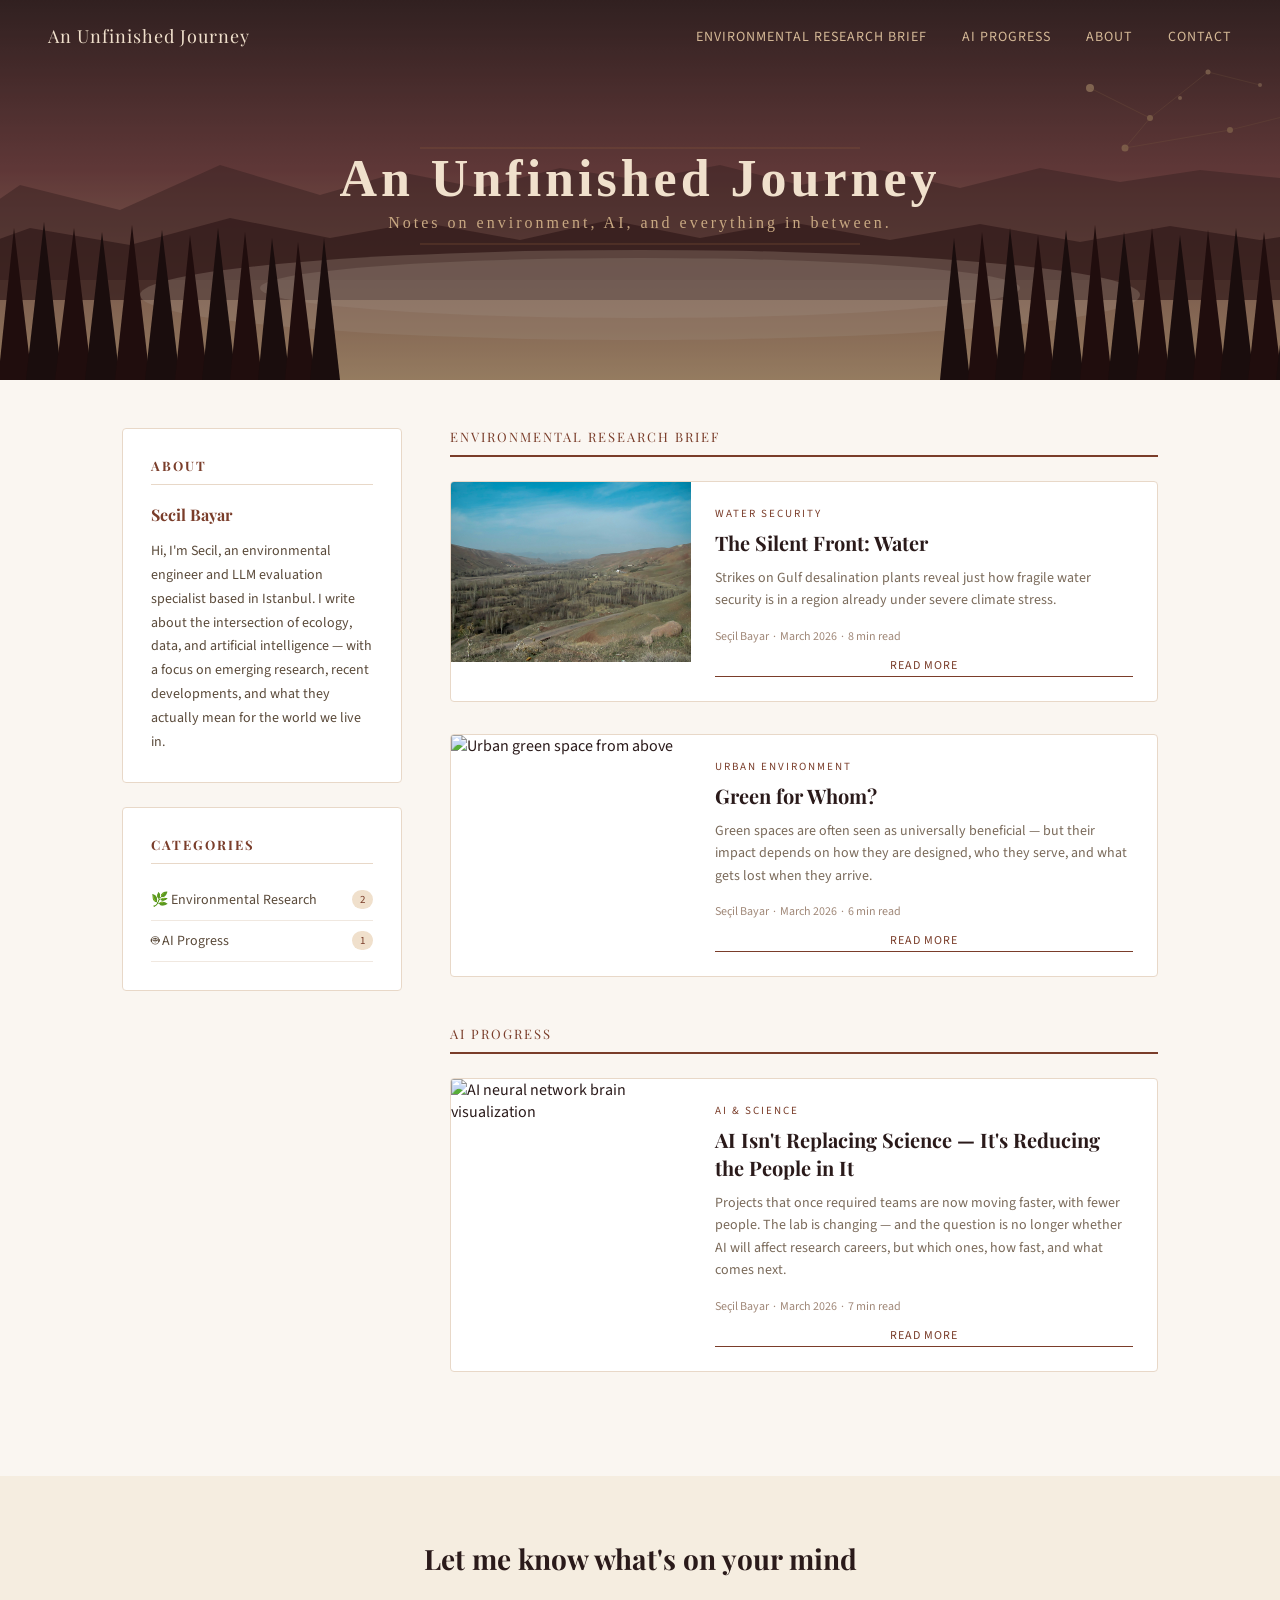
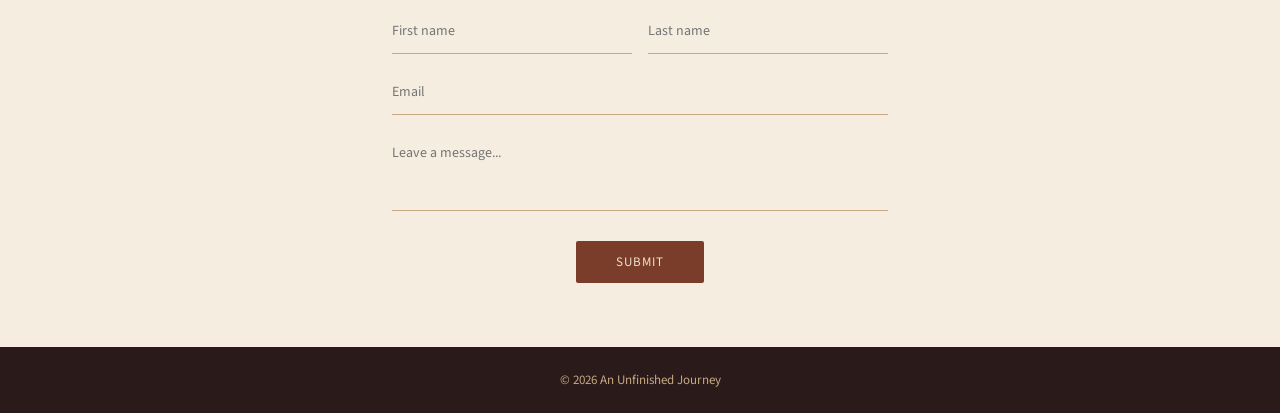
==== commit 1c4120ca: "Update index.html" ====
--- a/index.html
+++ b/index.html
@@ -766,7 +766,15 @@
           <p>The lab is changing. Not because science is disappearing — but because fewer people are needed to do the same work.</p>
           <p>The question is no longer whether AI will affect science.</p>
           <p><em>It's where you will stand when it does.</em></p>
-
+<div class="references">
+  <h3>References</h3>
+  <ol>
+    <li>Chen, E. "AI is threatening science jobs. Which ones are most at risk?" <em>Nature</em>, 651, 19–20 (2026).</li>
+    <li>Jumper, J. et al. "Highly accurate protein structure prediction with AlphaFold." <em>Nature</em>, 596, 583–589 (2021).</li>
+    <li>Qian, J. "The Impact of AI on Scientific Labor Markets." Preprint at SSRN (2026). https://doi.org/10.2139/ssrn.6133666</li>
+    <li>Anthropic. "Claude Usage and Capability Report." Internal analysis on LLM task automation rates (2025).</li>
+  </ol>
+</div>
           <div class="comment-section">
             <h3>Comments</h3>
             <div class="comment-form">
